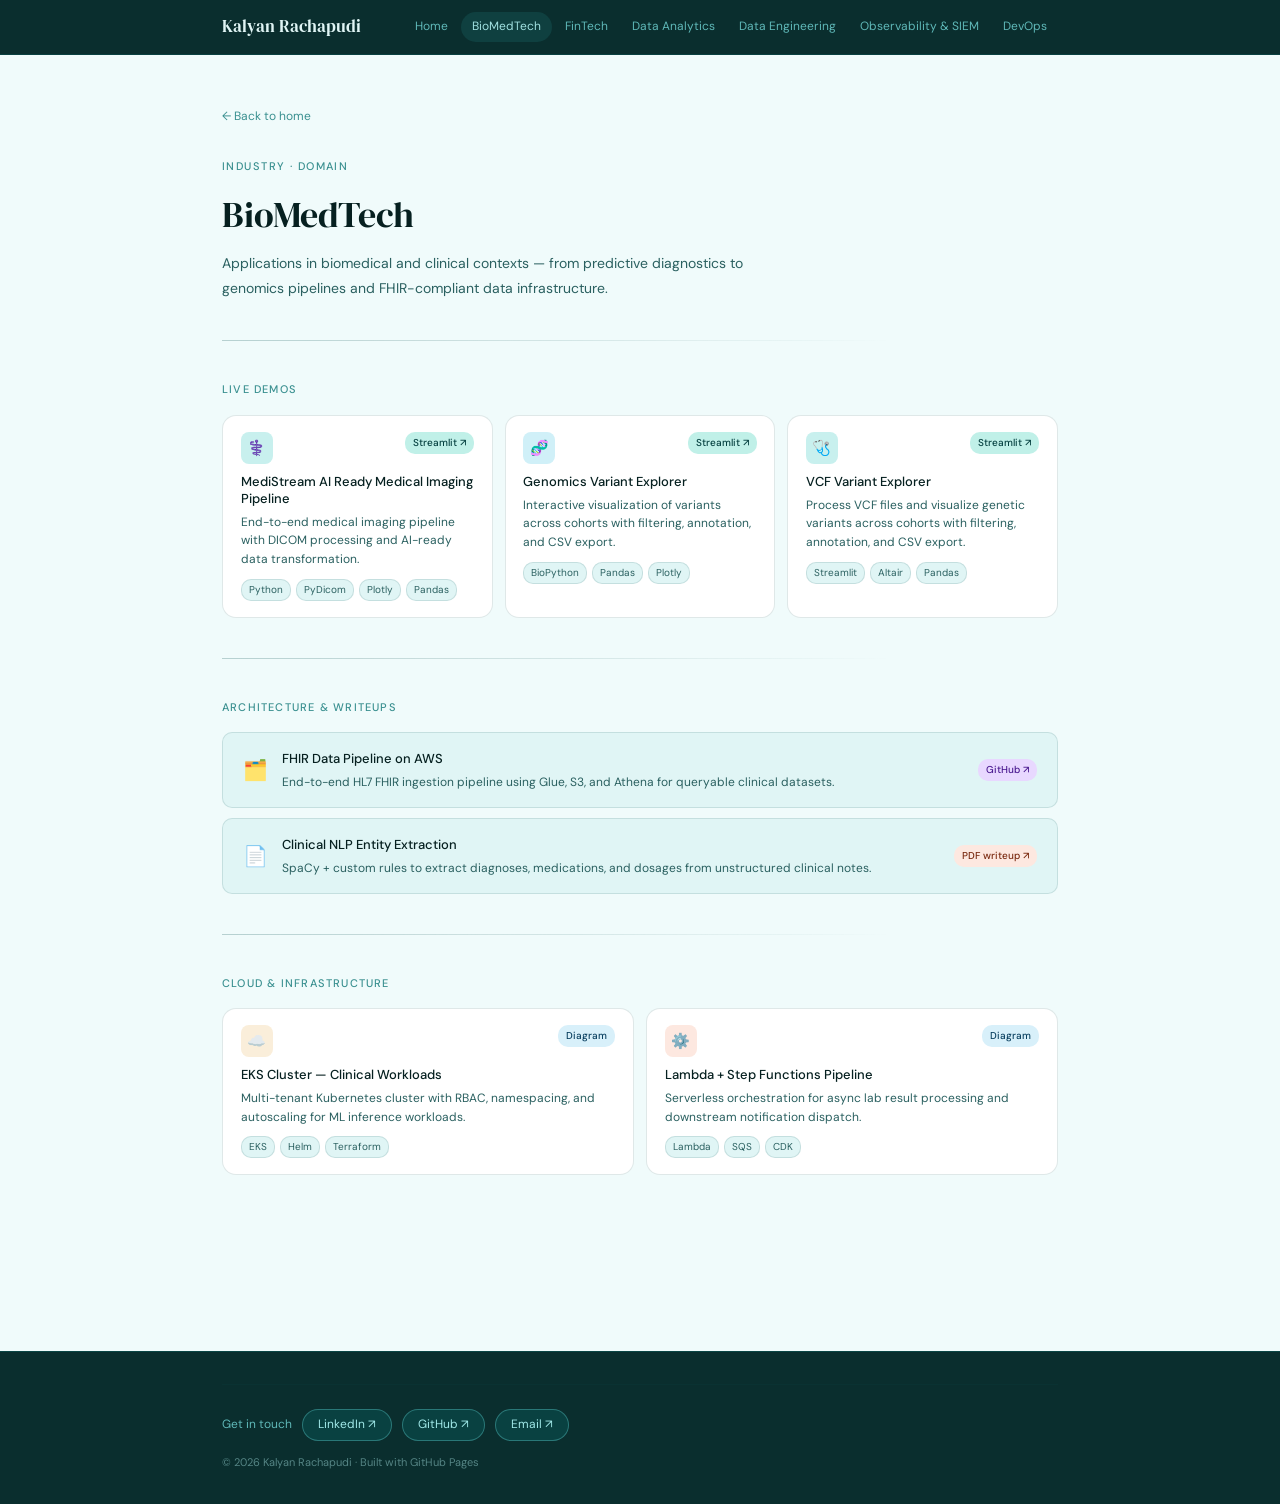
==== biomedtech.html @ 6e04c867 "Added Google Analytics" ====
<!DOCTYPE html>
<html lang="en">
<head>
  <!-- Google tag (gtag.js) -->
  <script async src="https://www.googletagmanager.com/gtag/js?id=G-5QKVQ3EG20"></script>
  <script>
    window.dataLayer = window.dataLayer || [];
    function gtag(){dataLayer.push(arguments);}
    gtag('js', new Date());

    gtag('config', 'G-5QKVQ3EG20');
  </script>
  <meta charset="UTF-8" />
  <meta name="viewport" content="width=device-width, initial-scale=1.0" />
  <title>BioMedTech — Kalyan Rachapudi</title>
  <link rel="preconnect" href="https://fonts.googleapis.com" />
  <link rel="preconnect" href="https://fonts.gstatic.com" crossorigin />
  <link rel="stylesheet" href="https://fonts.googleapis.com/css2?family=DM+Serif+Display:ital@0;1&family=DM+Sans:opsz,wght@9..40,300;9..40,400;9..40,500&display=swap" />
  <link rel="stylesheet" href="style.css" />
</head>
<body>

<script src="nav.js"></script>

<main class="page">
<div class="container">

  <a href="index.html" class="back-link">← Back to home</a>

  <div class="domain-header">
    <p class="eyebrow">Industry · Domain</p>
    <h1 class="domain-title">BioMedTech</h1>
    <p class="domain-desc">Applications in biomedical and clinical contexts — from predictive diagnostics to genomics pipelines and FHIR-compliant data infrastructure.</p>
  </div>

  <hr class="divider" />

  <p class="section-label">Live demos</p>
  <div class="projects-grid">

    <a href="https://medistream-ai-ready-medical-imaging-pipeline.streamlit.app/" target="_blank" class="project-card linked">
      <div class="card-top"><div class="card-icon c1">⚕️</div><span class="link-badge">Streamlit ↗</span></div>
      <p class="card-name">MediStream AI Ready Medical Imaging Pipeline</p>
      <p class="card-desc">End-to-end medical imaging pipeline with DICOM processing and AI-ready data transformation.</p>
      <div class="tag-row">
        <span class="tag">Python</span><span class="tag">PyDicom</span><span class="tag">Plotly</span><span class="tag">Pandas</span>
      </div>
    </a>

    <a href="https://bioinform1.streamlit.app/" target="_blank" class="project-card linked">
      <div class="card-top"><div class="card-icon c3">🧬</div><span class="link-badge">Streamlit ↗</span></div>
      <p class="card-name">Genomics Variant Explorer</p>
      <p class="card-desc">Interactive visualization of variants across cohorts with filtering, annotation, and CSV export.</p>
      <div class="tag-row">
        <span class="tag">BioPython</span><span class="tag">Pandas</span><span class="tag">Plotly</span>
      </div>
    </a>

    <a href="https://bioinform2.streamlit.app/" target="_blank" class="project-card linked">
      <div class="card-top"><div class="card-icon c1">🩺</div><span class="link-badge">Streamlit ↗</span></div>
      <p class="card-name">VCF Variant Explorer</p>
      <p class="card-desc">Process VCF files and visualize genetic variants across cohorts with filtering, annotation, and CSV export.</p>
      <div class="tag-row">
        <span class="tag">Streamlit</span><span class="tag">Altair</span><span class="tag">Pandas</span>
      </div>
    </a>

  </div>

  <hr class="divider" />

  <p class="section-label">Architecture &amp; writeups</p>
  <div class="arch-list">

    <div class="arch-card">
      <div class="arch-icon">🗂️</div>
      <div class="arch-body">
        <p class="arch-title">FHIR Data Pipeline on AWS</p>
        <p class="arch-sub">End-to-end HL7 FHIR ingestion pipeline using Glue, S3, and Athena for queryable clinical datasets.</p>
      </div>
      <a href="https://github.com/kcrachapudi/fhir-pipeline" target="_blank" class="github-badge">GitHub ↗</a>
    </div>

    <div class="arch-card">
      <div class="arch-icon">📄</div>
      <div class="arch-body">
        <p class="arch-title">Clinical NLP Entity Extraction</p>
        <p class="arch-sub">SpaCy + custom rules to extract diagnoses, medications, and dosages from unstructured clinical notes.</p>
      </div>
      <a href="#" class="pdf-badge">PDF writeup ↗</a>
    </div>

  </div>

  <hr class="divider" />

  <p class="section-label">Cloud &amp; infrastructure</p>
  <div class="projects-grid">

    <div class="project-card">
      <div class="card-top"><div class="card-icon c4">☁️</div><span class="diagram-badge">Diagram</span></div>
      <p class="card-name">EKS Cluster — Clinical Workloads</p>
      <p class="card-desc">Multi-tenant Kubernetes cluster with RBAC, namespacing, and autoscaling for ML inference workloads.</p>
      <div class="tag-row"><span class="tag">EKS</span><span class="tag">Helm</span><span class="tag">Terraform</span></div>
    </div>

    <div class="project-card">
      <div class="card-top"><div class="card-icon c5">⚙️</div><span class="diagram-badge">Diagram</span></div>
      <p class="card-name">Lambda + Step Functions Pipeline</p>
      <p class="card-desc">Serverless orchestration for async lab result processing and downstream notification dispatch.</p>
      <div class="tag-row"><span class="tag">Lambda</span><span class="tag">SQS</span><span class="tag">CDK</span></div>
    </div>

  </div>

</div>
</main>

<script src="footer.js"></script>
</body>
</html>
---- style.css ----
/* ── Reset & Base ── */
*, *::before, *::after { box-sizing: border-box; margin: 0; padding: 0; }

:root {
  /* Page surfaces */
  --bg:            #f0fbfb;
  --bg-secondary:  #e0f5f5;
  --bg-tertiary:   #c8eeee;
  --bg-card:       #ffffff;

  /* Nav */
  --nav-bg:        #0a2e2e;
  --nav-text:      #e0f5f5;
  --nav-muted:     #5fb8b8;
  --nav-active-bg: #0f4040;
  --nav-active:    #a0e0e0;

  /* Text */
  --text-primary:   #062020;
  --text-secondary: #2a6060;
  --text-muted:     #3a9090;
  --text-faint:     #5ab0b0;

  /* Accent — turquoise */
  --accent:         #0a7070;
  --accent-mid:     #0a9090;
  --accent-light:   #c8f0f0;
  --accent-lighter: #e0f8f8;

  /* Industry top-border (brighter teal) */
  --ind-border:     #0aadad;
  /* Platform top-border (deeper teal) */
  --plt-border:     #0a7070;

  /* Borders */
  --border:         rgba(10,80,80,0.13);
  --border-md:      rgba(10,80,80,0.25);
  --border-accent:  rgba(10,144,144,0.4);

  /* Semantic badge palettes */
  --badge-live-bg:  #c0f0e8;  --badge-live-text:  #054040;
  --badge-arch-bg:  #d8e8ff;  --badge-arch-text:  #1a3080;
  --badge-infra-bg: #faeeda;  --badge-infra-text: #6b3a00;
  --badge-gh-bg:    #e8d8ff;  --badge-gh-text:    #4a1a90;
  --badge-pdf-bg:   #fde8e0;  --badge-pdf-text:   #7a2a10;
  --badge-diag-bg:  #d8f0fa;  --badge-diag-text:  #0a4060;

  --radius-sm:  6px;
  --radius-md:  10px;
  --radius-lg:  14px;
  --shadow-sm:  0 1px 4px rgba(10,80,80,0.10);
  --shadow-md:  0 4px 16px rgba(10,80,80,0.13);
}

html { scroll-behavior: smooth; }

body {
  font-family: 'DM Sans', sans-serif;
  background: var(--bg);
  color: var(--text-primary);
  font-size: 15px;
  line-height: 1.6;
  -webkit-font-smoothing: antialiased;
}

a { color: inherit; text-decoration: none; }
img { max-width: 100%; display: block; }

/* ── Layout ── */
.container { max-width: 900px; margin: 0 auto; padding: 0 2rem; }

/* ── Navigation ── */
nav {
  position: sticky;
  top: 0;
  z-index: 100;
  background: var(--nav-bg);
  border-bottom: 1px solid rgba(10,200,200,0.12);
}

.nav-inner {
  max-width: 900px;
  margin: 0 auto;
  padding: 0 2rem;
  height: 54px;
  display: flex;
  align-items: center;
  justify-content: space-between;
  gap: 1rem;
}

.nav-logo {
  font-family: 'DM Serif Display', serif;
  font-size: 17px;
  font-weight: 400;
  color: var(--nav-text);
  white-space: nowrap;
  flex-shrink: 0;
}

.nav-links { display: flex; align-items: center; gap: 2px; flex-wrap: wrap; }

.nav-links a {
  font-size: 12px;
  color: var(--nav-muted);
  padding: 5px 11px;
  border-radius: 20px;
  transition: all 0.15s;
  white-space: nowrap;
}

.nav-links a:hover { color: var(--nav-text); background: rgba(255,255,255,0.07); }
.nav-links a.active { color: var(--nav-active); background: var(--nav-active-bg); }

/* ── Page wrapper ── */
.page { padding: 3rem 0 5rem; animation: fadeUp 0.4s ease both; }

@keyframes fadeUp {
  from { opacity: 0; transform: translateY(14px); }
  to   { opacity: 1; transform: translateY(0); }
}

/* ── Hero ── */
.hero { margin-bottom: 3rem; }

.eyebrow {
  font-size: 11px;
  font-weight: 500;
  letter-spacing: 0.13em;
  text-transform: uppercase;
  color: var(--text-muted);
  margin-bottom: 10px;
}

.hero-name {
  font-family: 'DM Serif Display', serif;
  font-size: 42px;
  font-weight: 400;
  line-height: 1.08;
  color: var(--text-primary);
  margin-bottom: 8px;
}
.hero-name em { font-style: italic; color: var(--accent); }

.hero-tagline {
  font-size: 16px;
  font-weight: 300;
  color: var(--text-secondary);
  max-width: 560px;
  margin-bottom: 14px;
  line-height: 1.65;
}

.hero-bio {
  font-size: 14px;
  color: var(--text-secondary);
  max-width: 560px;
  line-height: 1.8;
  margin-bottom: 22px;
}

.hero-actions { display: flex; gap: 10px; flex-wrap: wrap; }

.btn {
  font-family: 'DM Sans', sans-serif;
  font-size: 12px;
  font-weight: 500;
  padding: 9px 22px;
  border-radius: 20px;
  border: none;
  cursor: pointer;
  transition: all 0.15s;
  display: inline-block;
}
.btn-primary { background: var(--accent); color: #e0f8f8; }
.btn-primary:hover { background: #0a8080; }
.btn-ghost {
  background: transparent;
  color: var(--text-secondary);
  border: 0.5px solid var(--border-md);
}
.btn-ghost:hover { background: var(--bg-secondary); color: var(--text-primary); }

/* ── Divider ── */
.divider {
  height: 1px;
  background: linear-gradient(90deg, var(--border-md) 0%, transparent 80%);
  border: none;
  margin: 2.5rem 0;
}

/* ── Stats ── */
.stats-row { display: flex; gap: 2.5rem; margin-bottom: 2.5rem; flex-wrap: wrap; }
.stat-num {
  font-family: 'DM Serif Display', serif;
  font-size: 34px;
  color: var(--accent);
  line-height: 1;
}
.stat-label {
  font-size: 11px;
  color: var(--text-muted);
  margin-top: 4px;
  text-transform: uppercase;
  letter-spacing: 0.08em;
}

/* ── Section label ── */
.section-label {
  font-size: 11px;
  font-weight: 500;
  letter-spacing: 0.11em;
  text-transform: uppercase;
  color: var(--text-muted);
  margin-bottom: 1rem;
}

/* ── Legend ── */
.legend { display: flex; gap: 18px; margin-bottom: 1.25rem; flex-wrap: wrap; }
.legend-item { display: flex; align-items: center; gap: 7px; font-size: 11px; color: var(--text-muted); }
.legend-line { width: 18px; height: 2.5px; border-radius: 2px; flex-shrink: 0; }

/* ── Domain Cards Grid ── */
.domains-grid {
  display: grid;
  grid-template-columns: repeat(3, 1fr);
  gap: 12px;
  margin-bottom: 2.5rem;
}

.domain-card {
  background: var(--bg-card);
  border: 0.5px solid var(--border);
  border-radius: var(--radius-lg);
  padding: 1.15rem;
  cursor: pointer;
  transition: border-color 0.2s, transform 0.15s, box-shadow 0.2s;
  display: block;
  color: inherit;
}
.domain-card:hover {
  border-color: var(--border-accent);
  transform: translateY(-2px);
  box-shadow: var(--shadow-md);
}
.domain-card.industry { border-top: 2.5px solid var(--ind-border); }
.domain-card.platform { border-top: 2.5px solid var(--plt-border); }

.dc-top { display: flex; justify-content: space-between; align-items: flex-start; margin-bottom: 10px; }

.dc-icon {
  width: 36px; height: 36px;
  border-radius: 9px;
  display: flex; align-items: center; justify-content: center;
  font-size: 17px; flex-shrink: 0;
}
.dc-icon.c1 { background: #c8f0ee; }
.dc-icon.c2 { background: #c8eedd; }
.dc-icon.c3 { background: #d8e8ff; }
.dc-icon.c4 { background: #c0f0f0; }
.dc-icon.c5 { background: #d8f5ee; }
.dc-icon.c6 { background: #d0f0e8; }

.dc-type {
  font-size: 9px; font-weight: 500;
  letter-spacing: 0.07em; text-transform: uppercase;
  padding: 3px 8px; border-radius: 10px;
}
.dc-type.industry { background: var(--accent-light); color: var(--accent); }
.dc-type.platform { background: #d0eef0; color: #065858; }

.dc-name { font-size: 13px; font-weight: 500; color: var(--text-primary); margin-bottom: 3px; line-height: 1.3; }
.dc-meta { font-size: 11px; color: var(--text-faint); margin-bottom: 10px; }
.dc-tags { display: flex; flex-wrap: wrap; gap: 4px; }
.dc-tag { font-size: 10px; padding: 2px 7px; border-radius: 10px; background: var(--bg-secondary); color: var(--text-secondary); }

/* ── Featured / Highlight Cards ── */
.highlights-grid { display: grid; grid-template-columns: repeat(3, 1fr); gap: 12px; margin-bottom: 2.5rem; }

.hl-card {
  background: var(--bg-card);
  border-radius: var(--radius-lg);
  padding: 1.1rem;
  border: 0.5px solid var(--border);
  border-left: 3px solid var(--accent-mid);
  transition: box-shadow 0.2s, transform 0.15s;
}
.hl-card:hover { box-shadow: var(--shadow-sm); transform: translateY(-1px); }

.hl-badge {
  font-size: 10px; font-weight: 500;
  padding: 3px 9px; border-radius: 10px;
  display: inline-block; margin-bottom: 9px;
}
.hl-badge.live  { background: var(--badge-live-bg);  color: var(--badge-live-text); }
.hl-badge.arch  { background: var(--badge-arch-bg);  color: var(--badge-arch-text); }
.hl-badge.infra { background: var(--badge-infra-bg); color: var(--badge-infra-text); }
.hl-badge.diagram { background: var(--badge-diag-bg); color: var(--badge-diag-text); }

.hl-title { font-size: 13px; font-weight: 500; color: var(--text-primary); margin-bottom: 5px; line-height: 1.35; }
.hl-desc  { font-size: 12px; color: var(--text-secondary); margin-bottom: 10px; line-height: 1.55; }
.hl-domain { font-size: 10px; color: var(--text-faint); }

/* ── Tools Bar ── */
.tools-bar { display: flex; flex-wrap: wrap; gap: 7px; margin-bottom: 2.5rem; }
.tool-pill {
  font-size: 11px; padding: 5px 14px;
  border-radius: 20px;
  border: 0.5px solid var(--border-md);
  color: var(--text-secondary);
  background: var(--bg-card);
  transition: all 0.15s;
}
.tool-pill:hover { background: var(--accent-light); color: var(--accent); border-color: var(--accent-mid); }

/* ── Contact Footer ── */
.contact-row {
  display: flex; align-items: center; gap: 10px;
  padding-top: 1.5rem;
  border-top: 0.5px solid var(--border);
  flex-wrap: wrap;
}
.contact-label { font-size: 12px; color: var(--text-faint); }
.contact-link {
  font-size: 12px;
  color: var(--accent);
  padding: 5px 15px;
  border-radius: 20px;
  border: 0.5px solid var(--border-accent);
  background: var(--accent-light);
  transition: all 0.15s;
}
.contact-link:hover { background: var(--bg-tertiary); }

/* ── Domain Page Header ── */
.domain-header { margin-bottom: 2rem; }

.domain-title {
  font-family: 'DM Serif Display', serif;
  font-size: 36px; font-weight: 400;
  color: var(--text-primary);
  margin-bottom: 8px;
}

.domain-desc {
  font-size: 14px; color: var(--text-secondary);
  max-width: 560px; line-height: 1.75;
}

/* ── Project Cards Grid ── */
.projects-grid {
  display: grid;
  grid-template-columns: repeat(auto-fit, minmax(200px, 1fr));
  gap: 12px;
  margin-bottom: 2rem;
}

.project-card {
  background: var(--bg-card);
  border: 0.5px solid var(--border);
  border-radius: var(--radius-lg);
  padding: 1rem 1.1rem;
  transition: border-color 0.2s, transform 0.15s, box-shadow 0.2s;
  display: block;
  color: inherit;
}
.project-card:hover {
  border-color: var(--border-md);
  transform: translateY(-1px);
  box-shadow: var(--shadow-sm);
}
.project-card.linked:hover { border-color: var(--accent-mid); }

.card-top { display: flex; justify-content: space-between; align-items: flex-start; margin-bottom: 10px; }

.card-icon {
  width: 32px; height: 32px; border-radius: 8px;
  display: flex; align-items: center; justify-content: center;
  font-size: 15px; flex-shrink: 0;
}
.card-icon.c1 { background: #c8f0ee; }
.card-icon.c2 { background: #c8eedd; }
.card-icon.c3 { background: #d0f0f8; }
.card-icon.c4 { background: #faeeda; }
.card-icon.c5 { background: #fde8e0; }
.card-icon.c6 { background: #e8d8ff; }

.link-badge    { font-size: 10px; font-weight: 500; padding: 3px 8px; border-radius: 10px; background: var(--badge-live-bg);  color: var(--badge-live-text);  white-space: nowrap; }
.github-badge  { font-size: 10px; font-weight: 500; padding: 3px 8px; border-radius: 10px; background: var(--badge-gh-bg);   color: var(--badge-gh-text);   white-space: nowrap; }
.diagram-badge { font-size: 10px; font-weight: 500; padding: 3px 8px; border-radius: 10px; background: var(--badge-diag-bg); color: var(--badge-diag-text); white-space: nowrap; }
.pdf-badge     { font-size: 10px; font-weight: 500; padding: 3px 8px; border-radius: 10px; background: var(--badge-pdf-bg);  color: var(--badge-pdf-text);  white-space: nowrap; }

.card-name { font-size: 13px; font-weight: 500; color: var(--text-primary); margin-bottom: 5px; line-height: 1.3; }
.card-desc { font-size: 12px; color: var(--text-secondary); margin-bottom: 10px; line-height: 1.55; }

.tag-row { display: flex; flex-wrap: wrap; gap: 5px; }
.tag { font-size: 10px; padding: 2px 7px; border-radius: 10px; background: var(--bg-secondary); color: var(--text-secondary); border: 0.5px solid var(--border); }

/* ── Architecture Row ── */
.arch-list { display: flex; flex-direction: column; gap: 10px; margin-bottom: 2rem; }

.arch-card {
  background: var(--bg-secondary);
  border-radius: var(--radius-md);
  padding: 1rem 1.25rem;
  display: flex; align-items: center; gap: 14px;
  border: 0.5px solid var(--border);
  transition: box-shadow 0.2s, transform 0.15s;
}
.arch-card:hover { box-shadow: var(--shadow-sm); transform: translateY(-1px); }

.arch-icon { font-size: 20px; flex-shrink: 0; }
.arch-body { flex: 1; }
.arch-title { font-size: 13px; font-weight: 500; color: var(--text-primary); margin-bottom: 3px; }
.arch-sub   { font-size: 12px; color: var(--text-secondary); line-height: 1.5; }

/* ── Back link ── */
.back-link {
  display: inline-flex; align-items: center; gap: 6px;
  font-size: 12px; color: var(--text-muted);
  margin-bottom: 2rem; transition: color 0.15s;
}
.back-link:hover { color: var(--accent); }

/* ── Responsive ── */
@media (max-width: 680px) {
  .domains-grid    { grid-template-columns: repeat(2, 1fr); }
  .highlights-grid { grid-template-columns: 1fr; }
  .hero-name       { font-size: 30px; }
  .nav-links a     { font-size: 11px; padding: 4px 7px; }
}
@media (max-width: 420px) {
  .domains-grid { grid-template-columns: 1fr; }
}

/* ── Footer ── */
footer {
  background: var(--nav-bg);
  border-top: 1px solid rgba(10,200,200,0.12);
  padding: 1.5rem 0;
  margin-top: 4rem;
}
.contact-row {
  display: flex; align-items: center; gap: 10px;
  flex-wrap: wrap; margin-bottom: 0.75rem;
}
.contact-label { font-size: 12px; color: var(--nav-muted); }
.contact-link {
  font-size: 12px; color: var(--accent-light);
  padding: 5px 15px; border-radius: 20px;
  border: 0.5px solid rgba(10,200,200,0.3);
  background: rgba(10,200,200,0.08);
  transition: all 0.15s;
}
.contact-link:hover { background: rgba(10,200,200,0.18); }
.footer-copy {
  font-size: 11px; color: var(--nav-muted);
  margin-top: 0.25rem;
}

/* ── Footer overrides — proper colors on dark background ── */
footer {
  background: #0a2e2e;
  border-top: 1px solid rgba(10,200,200,0.15);
  padding: 2rem 0;
  margin-top: 4rem;
}
footer .contact-row {
  display: flex; align-items: center; gap: 10px;
  flex-wrap: wrap; margin-bottom: 0.85rem;
}
footer .contact-label { font-size: 12px; color: #5fb8b8; }
footer .contact-link {
  font-size: 12px; color: #a0e8e8;
  padding: 5px 15px; border-radius: 20px;
  border: 0.5px solid rgba(100,220,220,0.35);
  background: rgba(10,200,200,0.12);
  transition: all 0.15s;
}
footer .contact-link:hover { background: rgba(10,200,200,0.25); color: #c8f5f5; }
footer .footer-copy { font-size: 11px; color: rgba(160,220,220,0.5); margin-top: 0.25rem; }

/* ── Hero subtitle line ── */
.hero-sub {
  font-size: 15px;
  font-weight: 300;
  color: var(--accent);
  margin-bottom: 14px;
  letter-spacing: 0.01em;
}
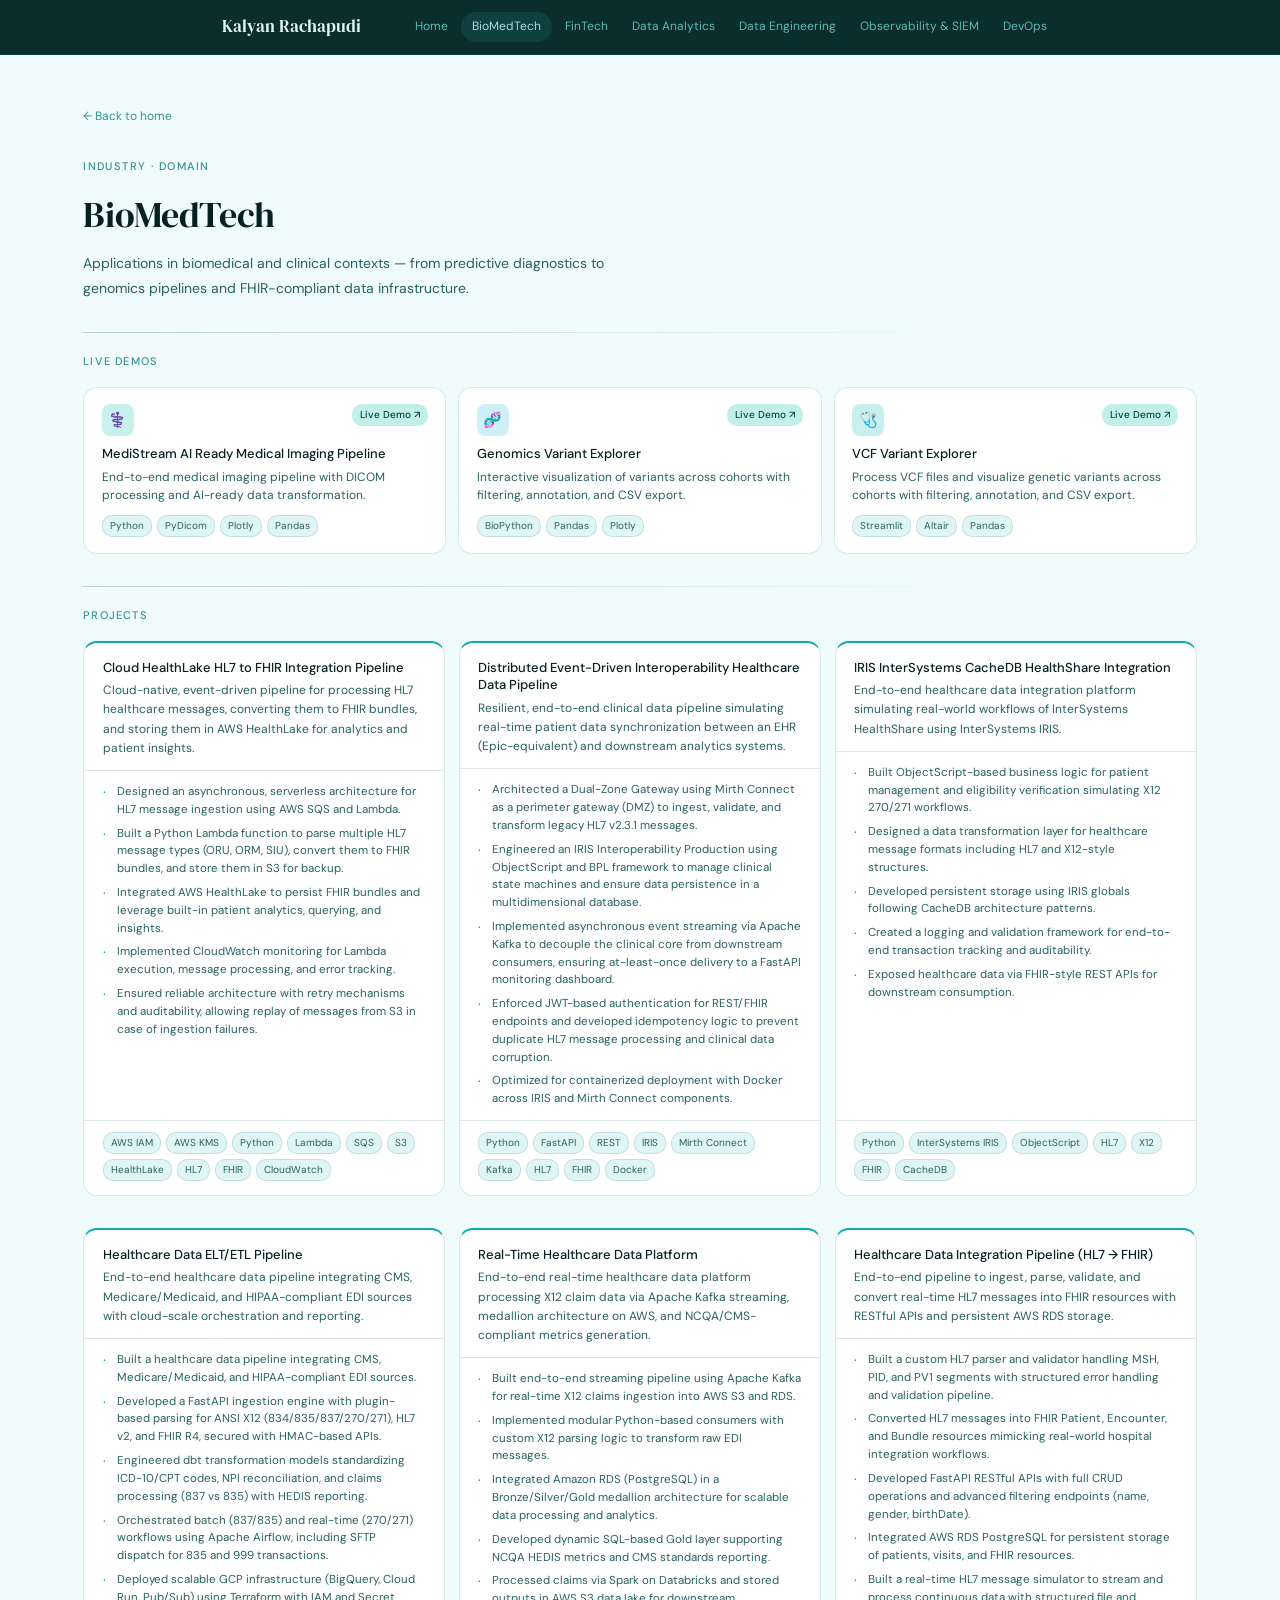
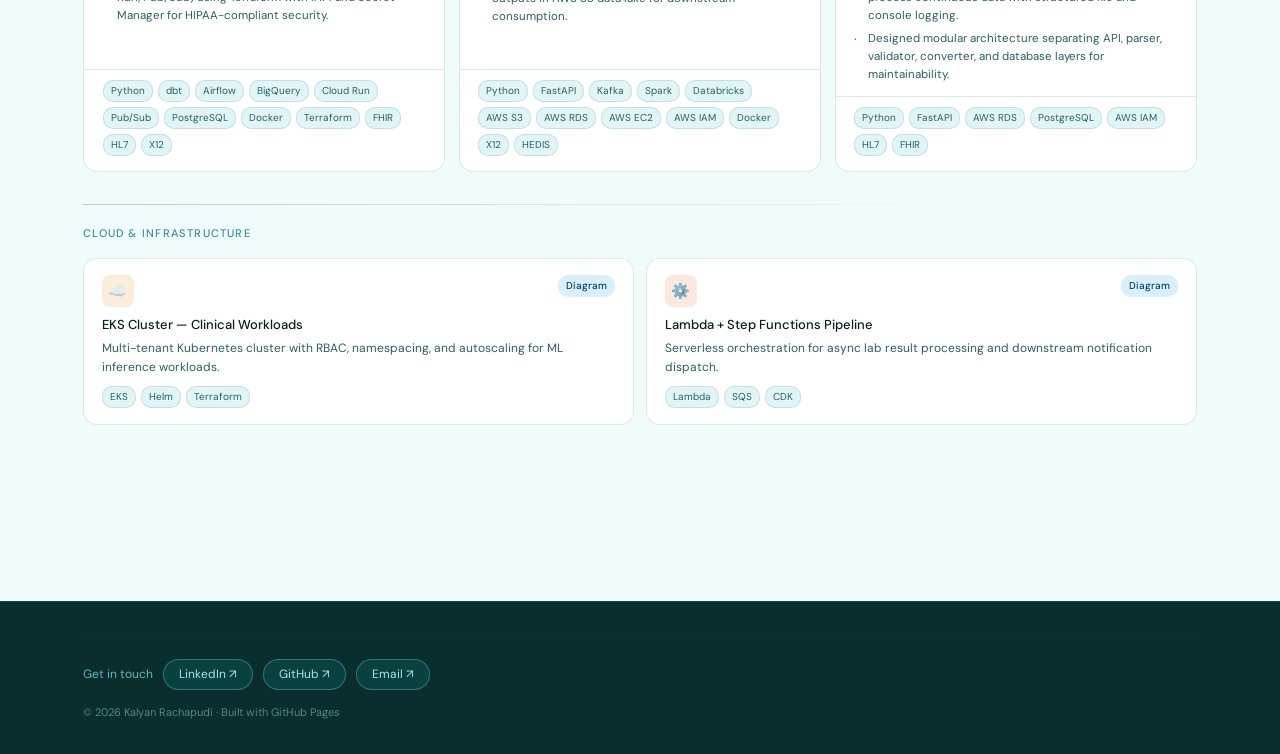
==== commit f10a37d6: "updates to projects and live demos" ====
--- a/biomedtech.html
+++ b/biomedtech.html
@@ -7,7 +7,6 @@
     window.dataLayer = window.dataLayer || [];
     function gtag(){dataLayer.push(arguments);}
     gtag('js', new Date());
-
     gtag('config', 'G-5QKVQ3EG20');
   </script>
   <meta charset="UTF-8" />
@@ -17,6 +16,87 @@
   <link rel="preconnect" href="https://fonts.gstatic.com" crossorigin />
   <link rel="stylesheet" href="https://fonts.googleapis.com/css2?family=DM+Serif+Display:ital@0;1&family=DM+Sans:opsz,wght@9..40,300;9..40,400;9..40,500&display=swap" />
   <link rel="stylesheet" href="style.css" />
+
+  <style>
+    /* ── Project Detail Cards ── */
+    .proj-cards-grid {
+      display: grid;
+      grid-template-columns: repeat(3, minmax(0, 1fr));
+      gap: 14px;
+      margin-bottom: 2rem;
+    }
+
+    .proj-detail-card {
+      background: var(--bg-card);
+      border: 0.5px solid var(--border);
+      border-top: 2.5px solid var(--ind-border);
+      border-radius: var(--radius-lg);
+      display: flex;
+      flex-direction: column;
+      transition: border-color 0.2s, transform 0.15s, box-shadow 0.2s;
+    }
+    .proj-detail-card:hover {
+      border-color: var(--border-accent);
+      border-top-color: var(--accent-mid);
+      transform: translateY(-2px);
+      box-shadow: var(--shadow-md);
+    }
+
+    .proj-card-header {
+      padding: 1rem 1.15rem 0.75rem;
+      border-bottom: 0.5px solid var(--border);
+    }
+    .proj-card-title {
+      font-size: 13px;
+      font-weight: 500;
+      color: var(--text-primary);
+      line-height: 1.35;
+      margin-bottom: 5px;
+    }
+    .proj-card-summary {
+      font-size: 12px;
+      color: var(--text-secondary);
+      line-height: 1.6;
+    }
+
+    .proj-card-body {
+      padding: 0.75rem 1.15rem;
+      flex: 1;
+    }
+    .proj-card-body ul {
+      list-style: none;
+      display: flex;
+      flex-direction: column;
+      gap: 6px;
+    }
+    .proj-card-body ul li {
+      font-size: 11.5px;
+      color: var(--text-secondary);
+      line-height: 1.55;
+      padding-left: 14px;
+      position: relative;
+    }
+    .proj-card-body ul li::before {
+      content: '·';
+      position: absolute;
+      left: 0;
+      color: var(--accent-mid);
+      font-size: 14px;
+      line-height: 1.4;
+    }
+
+    .proj-card-footer {
+      padding: 0.65rem 1.15rem 0.9rem;
+      border-top: 0.5px solid var(--border);
+    }
+    .proj-card-footer .tag-row {
+      flex-wrap: wrap;
+    }
+
+    @media (max-width: 600px) {
+      .proj-cards-grid { grid-template-columns: 1fr; }
+    }
+  </style>
 </head>
 <body>
 
@@ -39,7 +119,7 @@
   <div class="projects-grid">
 
     <a href="https://medistream-ai-ready-medical-imaging-pipeline.streamlit.app/" target="_blank" class="project-card linked">
-      <div class="card-top"><div class="card-icon c1">⚕️</div><span class="link-badge">Streamlit ↗</span></div>
+      <div class="card-top"><div class="card-icon c1">⚕️</div><span class="link-badge">Live Demo ↗</span></div>
       <p class="card-name">MediStream AI Ready Medical Imaging Pipeline</p>
       <p class="card-desc">End-to-end medical imaging pipeline with DICOM processing and AI-ready data transformation.</p>
       <div class="tag-row">
@@ -48,7 +128,7 @@
     </a>
 
     <a href="https://bioinform1.streamlit.app/" target="_blank" class="project-card linked">
-      <div class="card-top"><div class="card-icon c3">🧬</div><span class="link-badge">Streamlit ↗</span></div>
+      <div class="card-top"><div class="card-icon c3">🧬</div><span class="link-badge">Live Demo ↗</span></div>
       <p class="card-name">Genomics Variant Explorer</p>
       <p class="card-desc">Interactive visualization of variants across cohorts with filtering, annotation, and CSV export.</p>
       <div class="tag-row">
@@ -57,7 +137,7 @@
     </a>
 
     <a href="https://bioinform2.streamlit.app/" target="_blank" class="project-card linked">
-      <div class="card-top"><div class="card-icon c1">🩺</div><span class="link-badge">Streamlit ↗</span></div>
+      <div class="card-top"><div class="card-icon c1">🩺</div><span class="link-badge">Live Demo ↗</span></div>
       <p class="card-name">VCF Variant Explorer</p>
       <p class="card-desc">Process VCF files and visualize genetic variants across cohorts with filtering, annotation, and CSV export.</p>
       <div class="tag-row">
@@ -69,25 +149,139 @@
 
   <hr class="divider" />
 
-  <p class="section-label">Architecture &amp; writeups</p>
-  <div class="arch-list">
-
-    <div class="arch-card">
-      <div class="arch-icon">🗂️</div>
-      <div class="arch-body">
-        <p class="arch-title">FHIR Data Pipeline on AWS</p>
-        <p class="arch-sub">End-to-end HL7 FHIR ingestion pipeline using Glue, S3, and Athena for queryable clinical datasets.</p>
-      </div>
-      <a href="https://github.com/kcrachapudi/fhir-pipeline" target="_blank" class="github-badge">GitHub ↗</a>
-    </div>
-
-    <div class="arch-card">
-      <div class="arch-icon">📄</div>
-      <div class="arch-body">
-        <p class="arch-title">Clinical NLP Entity Extraction</p>
-        <p class="arch-sub">SpaCy + custom rules to extract diagnoses, medications, and dosages from unstructured clinical notes.</p>
-      </div>
-      <a href="#" class="pdf-badge">PDF writeup ↗</a>
+  <p class="section-label">Projects</p>
+
+  <div class="proj-cards-grid">
+
+    <div class="proj-detail-card">
+      <div class="proj-card-header">
+        <p class="proj-card-title">Cloud HealthLake HL7 to FHIR Integration Pipeline</p>
+        <p class="proj-card-summary">Cloud-native, event-driven pipeline for processing HL7 healthcare messages, converting them to FHIR bundles, and storing them in AWS HealthLake for analytics and patient insights.</p>
+      </div>
+      <div class="proj-card-body">
+        <ul>
+          <li>Designed an asynchronous, serverless architecture for HL7 message ingestion using AWS SQS and Lambda.</li>
+          <li>Built a Python Lambda function to parse multiple HL7 message types (ORU, ORM, SIU), convert them to FHIR bundles, and store them in S3 for backup.</li>
+          <li>Integrated AWS HealthLake to persist FHIR bundles and leverage built-in patient analytics, querying, and insights.</li>
+          <li>Implemented CloudWatch monitoring for Lambda execution, message processing, and error tracking.</li>
+          <li>Ensured reliable architecture with retry mechanisms and auditability, allowing replay of messages from S3 in case of ingestion failures.</li>
+        </ul>
+      </div>
+      <div class="proj-card-footer">
+        <div class="tag-row">
+          <span class="tag">AWS IAM</span><span class="tag">AWS KMS</span><span class="tag">Python</span><span class="tag">Lambda</span><span class="tag">SQS</span><span class="tag">S3</span><span class="tag">HealthLake</span><span class="tag">HL7</span><span class="tag">FHIR</span><span class="tag">CloudWatch</span>
+        </div>
+      </div>
+    </div>
+
+    <div class="proj-detail-card">
+      <div class="proj-card-header">
+        <p class="proj-card-title">Distributed Event-Driven Interoperability Healthcare Data Pipeline</p>
+        <p class="proj-card-summary">Resilient, end-to-end clinical data pipeline simulating real-time patient data synchronization between an EHR (Epic-equivalent) and downstream analytics systems.</p>
+      </div>
+      <div class="proj-card-body">
+        <ul>
+          <li>Architected a Dual-Zone Gateway using Mirth Connect as a perimeter gateway (DMZ) to ingest, validate, and transform legacy HL7 v2.3.1 messages.</li>
+          <li>Engineered an IRIS Interoperability Production using ObjectScript and BPL framework to manage clinical state machines and ensure data persistence in a multidimensional database.</li>
+          <li>Implemented asynchronous event streaming via Apache Kafka to decouple the clinical core from downstream consumers, ensuring at-least-once delivery to a FastAPI monitoring dashboard.</li>
+          <li>Enforced JWT-based authentication for REST/FHIR endpoints and developed idempotency logic to prevent duplicate HL7 message processing and clinical data corruption.</li>
+          <li>Optimized for containerized deployment with Docker across IRIS and Mirth Connect components.</li>
+        </ul>
+      </div>
+      <div class="proj-card-footer">
+        <div class="tag-row">
+          <span class="tag">Python</span><span class="tag">FastAPI</span><span class="tag">REST</span><span class="tag">IRIS</span><span class="tag">Mirth Connect</span><span class="tag">Kafka</span><span class="tag">HL7</span><span class="tag">FHIR</span><span class="tag">Docker</span>
+        </div>
+      </div>
+    </div>
+
+    <div class="proj-detail-card">
+      <div class="proj-card-header">
+        <p class="proj-card-title">IRIS InterSystems CacheDB HealthShare Integration</p>
+        <p class="proj-card-summary">End-to-end healthcare data integration platform simulating real-world workflows of InterSystems HealthShare using InterSystems IRIS.</p>
+      </div>
+      <div class="proj-card-body">
+        <ul>
+          <li>Built ObjectScript-based business logic for patient management and eligibility verification simulating X12 270/271 workflows.</li>
+          <li>Designed a data transformation layer for healthcare message formats including HL7 and X12-style structures.</li>
+          <li>Developed persistent storage using IRIS globals following CacheDB architecture patterns.</li>
+          <li>Created a logging and validation framework for end-to-end transaction tracking and auditability.</li>
+          <li>Exposed healthcare data via FHIR-style REST APIs for downstream consumption.</li>
+        </ul>
+      </div>
+      <div class="proj-card-footer">
+        <div class="tag-row">
+          <span class="tag">Python</span><span class="tag">InterSystems IRIS</span><span class="tag">ObjectScript</span><span class="tag">HL7</span><span class="tag">X12</span><span class="tag">FHIR</span><span class="tag">CacheDB</span>
+        </div>
+      </div>
+    </div>
+
+  </div>
+
+  <div class="proj-cards-grid">
+
+    <div class="proj-detail-card">
+      <div class="proj-card-header">
+        <p class="proj-card-title">Healthcare Data ELT/ETL Pipeline</p>
+        <p class="proj-card-summary">End-to-end healthcare data pipeline integrating CMS, Medicare/Medicaid, and HIPAA-compliant EDI sources with cloud-scale orchestration and reporting.</p>
+      </div>
+      <div class="proj-card-body">
+        <ul>
+          <li>Built a healthcare data pipeline integrating CMS, Medicare/Medicaid, and HIPAA-compliant EDI sources.</li>
+          <li>Developed a FastAPI ingestion engine with plugin-based parsing for ANSI X12 (834/835/837/270/271), HL7 v2, and FHIR R4, secured with HMAC-based APIs.</li>
+          <li>Engineered dbt transformation models standardizing ICD-10/CPT codes, NPI reconciliation, and claims processing (837 vs 835) with HEDIS reporting.</li>
+          <li>Orchestrated batch (837/835) and real-time (270/271) workflows using Apache Airflow, including SFTP dispatch for 835 and 999 transactions.</li>
+          <li>Deployed scalable GCP infrastructure (BigQuery, Cloud Run, Pub/Sub) using Terraform with IAM and Secret Manager for HIPAA-compliant security.</li>
+        </ul>
+      </div>
+      <div class="proj-card-footer">
+        <div class="tag-row">
+          <span class="tag">Python</span><span class="tag">dbt</span><span class="tag">Airflow</span><span class="tag">BigQuery</span><span class="tag">Cloud Run</span><span class="tag">Pub/Sub</span><span class="tag">PostgreSQL</span><span class="tag">Docker</span><span class="tag">Terraform</span><span class="tag">FHIR</span><span class="tag">HL7</span><span class="tag">X12</span>
+        </div>
+      </div>
+    </div>
+
+    <div class="proj-detail-card">
+      <div class="proj-card-header">
+        <p class="proj-card-title">Real-Time Healthcare Data Platform</p>
+        <p class="proj-card-summary">End-to-end real-time healthcare data platform processing X12 claim data via Apache Kafka streaming, medallion architecture on AWS, and NCQA/CMS-compliant metrics generation.</p>
+      </div>
+      <div class="proj-card-body">
+        <ul>
+          <li>Built end-to-end streaming pipeline using Apache Kafka for real-time X12 claims ingestion into AWS S3 and RDS.</li>
+          <li>Implemented modular Python-based consumers with custom X12 parsing logic to transform raw EDI messages.</li>
+          <li>Integrated Amazon RDS (PostgreSQL) in a Bronze/Silver/Gold medallion architecture for scalable data processing and analytics.</li>
+          <li>Developed dynamic SQL-based Gold layer supporting NCQA HEDIS metrics and CMS standards reporting.</li>
+          <li>Processed claims via Spark on Databricks and stored outputs in AWS S3 data lake for downstream consumption.</li>
+        </ul>
+      </div>
+      <div class="proj-card-footer">
+        <div class="tag-row">
+          <span class="tag">Python</span><span class="tag">FastAPI</span><span class="tag">Kafka</span><span class="tag">Spark</span><span class="tag">Databricks</span><span class="tag">AWS S3</span><span class="tag">AWS RDS</span><span class="tag">AWS EC2</span><span class="tag">AWS IAM</span><span class="tag">Docker</span><span class="tag">X12</span><span class="tag">HEDIS</span>
+        </div>
+      </div>
+    </div>
+
+    <div class="proj-detail-card">
+      <div class="proj-card-header">
+        <p class="proj-card-title">Healthcare Data Integration Pipeline (HL7 → FHIR)</p>
+        <p class="proj-card-summary">End-to-end pipeline to ingest, parse, validate, and convert real-time HL7 messages into FHIR resources with RESTful APIs and persistent AWS RDS storage.</p>
+      </div>
+      <div class="proj-card-body">
+        <ul>
+          <li>Built a custom HL7 parser and validator handling MSH, PID, and PV1 segments with structured error handling and validation pipeline.</li>
+          <li>Converted HL7 messages into FHIR Patient, Encounter, and Bundle resources mimicking real-world hospital integration workflows.</li>
+          <li>Developed FastAPI RESTful APIs with full CRUD operations and advanced filtering endpoints (name, gender, birthDate).</li>
+          <li>Integrated AWS RDS PostgreSQL for persistent storage of patients, visits, and FHIR resources.</li>
+          <li>Built a real-time HL7 message simulator to stream and process continuous data with structured file and console logging.</li>
+          <li>Designed modular architecture separating API, parser, validator, converter, and database layers for maintainability.</li>
+        </ul>
+      </div>
+      <div class="proj-card-footer">
+        <div class="tag-row">
+          <span class="tag">Python</span><span class="tag">FastAPI</span><span class="tag">AWS RDS</span><span class="tag">PostgreSQL</span><span class="tag">AWS IAM</span><span class="tag">HL7</span><span class="tag">FHIR</span>
+        </div>
+      </div>
     </div>
 
   </div>
@@ -118,4 +312,4 @@
 
 <script src="footer.js"></script>
 </body>
-</html>
+</html>
--- a/style.css
+++ b/style.css
@@ -69,8 +69,8 @@
 img { max-width: 100%; display: block; }
 
 /* ── Layout ── */
-.container { max-width: 900px; margin: 0 auto; padding: 0 2rem; }
-
+<!--.container { max-width: 900px; margin: 0 auto; padding: 0 2rem; }-->
+.container { max-width: min(1200px, 92%); margin: 0 auto; padding: 0 2rem; }
 /* ── Navigation ── */
 nav {
   position: sticky;
@@ -188,7 +188,7 @@
   height: 1px;
   background: linear-gradient(90deg, var(--border-md) 0%, transparent 80%);
   border: none;
-  margin: 2.5rem 0;
+  margin: 1.25rem 0;
 }
 
 /* ── Stats ── */
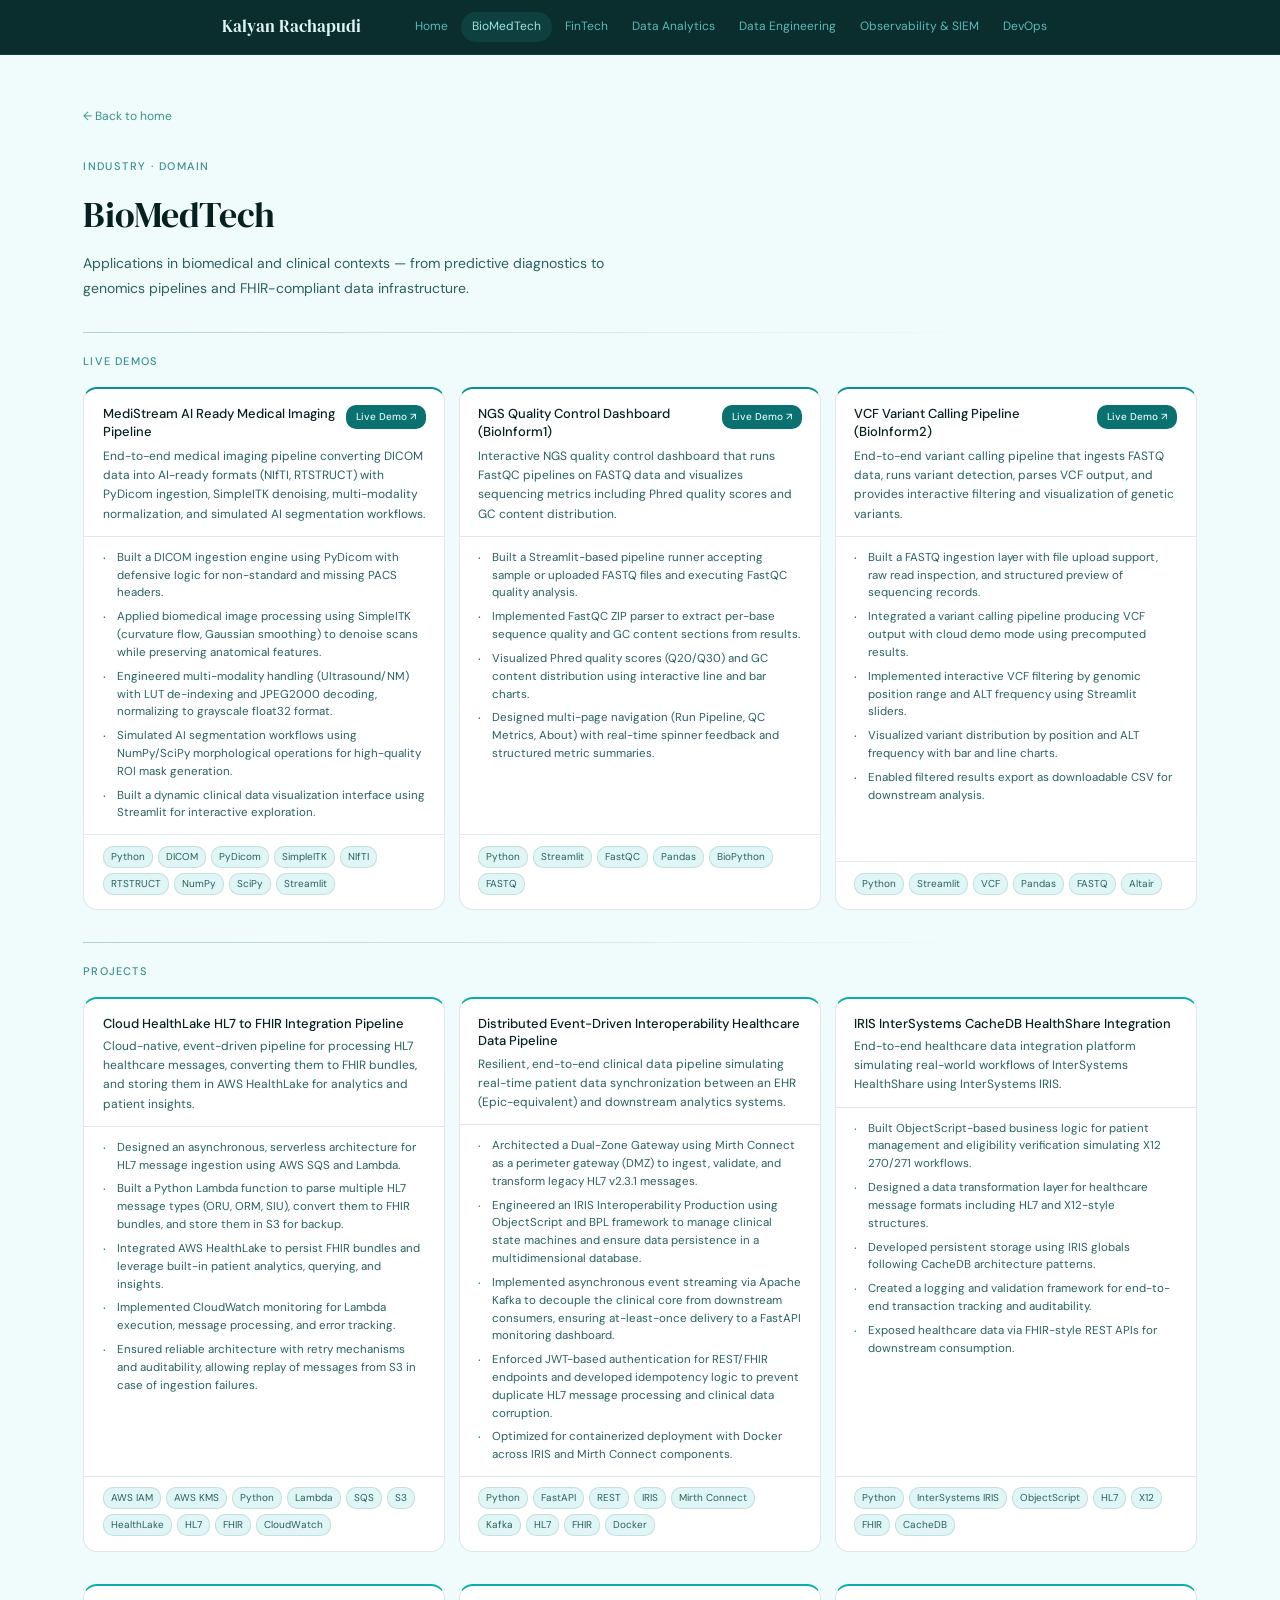
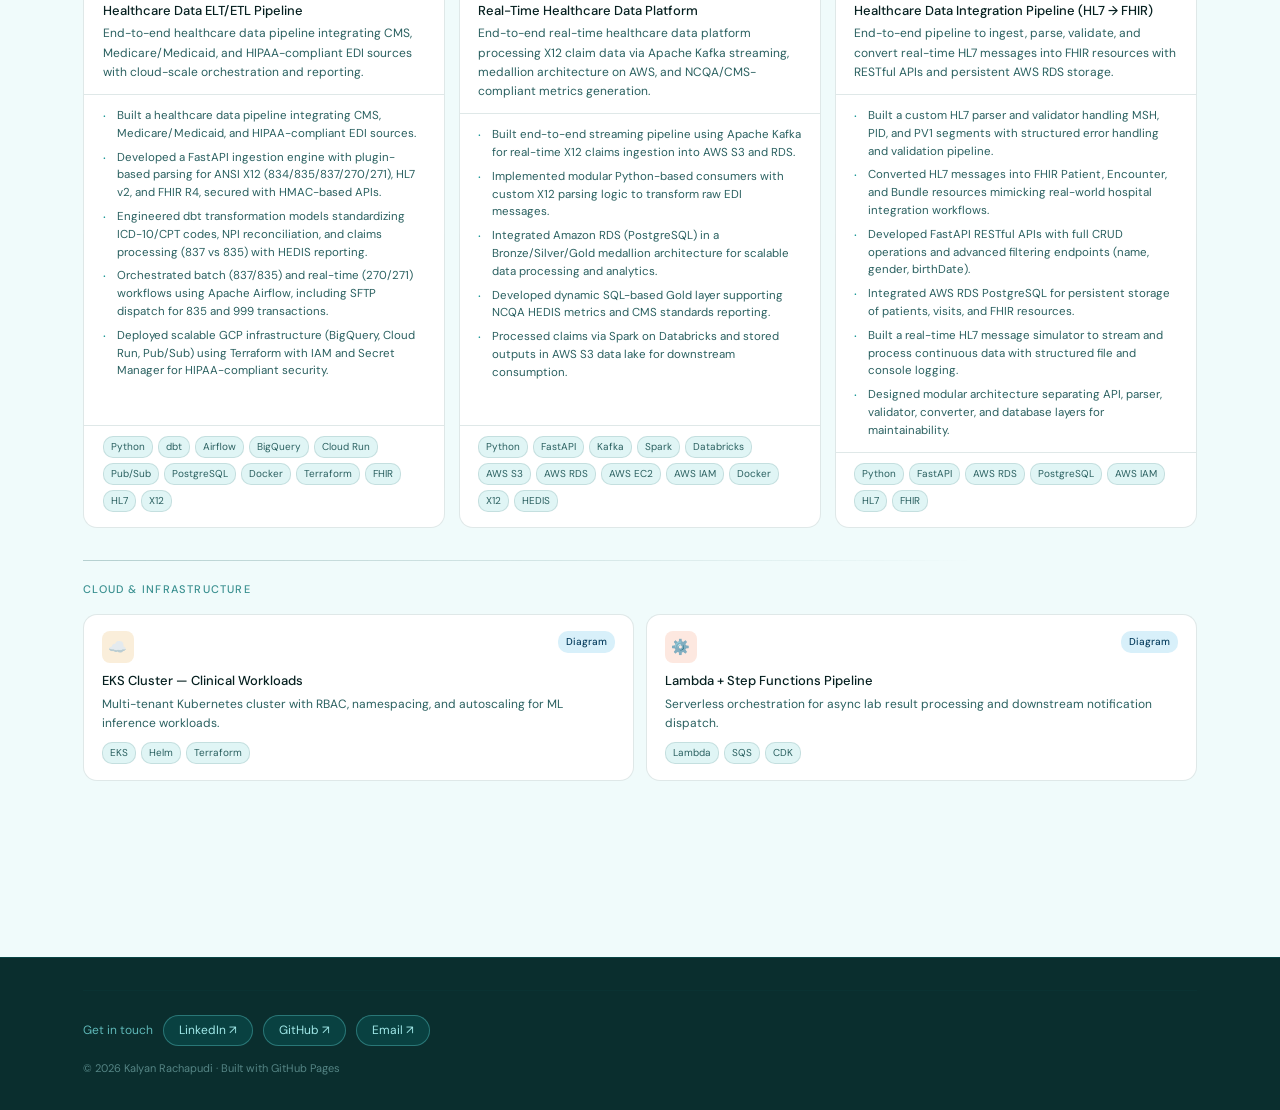
==== commit cccd8c66: "updated projects based live demos" ====
--- a/biomedtech.html
+++ b/biomedtech.html
@@ -16,87 +16,6 @@
   <link rel="preconnect" href="https://fonts.gstatic.com" crossorigin />
   <link rel="stylesheet" href="https://fonts.googleapis.com/css2?family=DM+Serif+Display:ital@0;1&family=DM+Sans:opsz,wght@9..40,300;9..40,400;9..40,500&display=swap" />
   <link rel="stylesheet" href="style.css" />
-
-  <style>
-    /* ── Project Detail Cards ── */
-    .proj-cards-grid {
-      display: grid;
-      grid-template-columns: repeat(3, minmax(0, 1fr));
-      gap: 14px;
-      margin-bottom: 2rem;
-    }
-
-    .proj-detail-card {
-      background: var(--bg-card);
-      border: 0.5px solid var(--border);
-      border-top: 2.5px solid var(--ind-border);
-      border-radius: var(--radius-lg);
-      display: flex;
-      flex-direction: column;
-      transition: border-color 0.2s, transform 0.15s, box-shadow 0.2s;
-    }
-    .proj-detail-card:hover {
-      border-color: var(--border-accent);
-      border-top-color: var(--accent-mid);
-      transform: translateY(-2px);
-      box-shadow: var(--shadow-md);
-    }
-
-    .proj-card-header {
-      padding: 1rem 1.15rem 0.75rem;
-      border-bottom: 0.5px solid var(--border);
-    }
-    .proj-card-title {
-      font-size: 13px;
-      font-weight: 500;
-      color: var(--text-primary);
-      line-height: 1.35;
-      margin-bottom: 5px;
-    }
-    .proj-card-summary {
-      font-size: 12px;
-      color: var(--text-secondary);
-      line-height: 1.6;
-    }
-
-    .proj-card-body {
-      padding: 0.75rem 1.15rem;
-      flex: 1;
-    }
-    .proj-card-body ul {
-      list-style: none;
-      display: flex;
-      flex-direction: column;
-      gap: 6px;
-    }
-    .proj-card-body ul li {
-      font-size: 11.5px;
-      color: var(--text-secondary);
-      line-height: 1.55;
-      padding-left: 14px;
-      position: relative;
-    }
-    .proj-card-body ul li::before {
-      content: '·';
-      position: absolute;
-      left: 0;
-      color: var(--accent-mid);
-      font-size: 14px;
-      line-height: 1.4;
-    }
-
-    .proj-card-footer {
-      padding: 0.65rem 1.15rem 0.9rem;
-      border-top: 0.5px solid var(--border);
-    }
-    .proj-card-footer .tag-row {
-      flex-wrap: wrap;
-    }
-
-    @media (max-width: 600px) {
-      .proj-cards-grid { grid-template-columns: 1fr; }
-    }
-  </style>
 </head>
 <body>
 
@@ -115,33 +34,77 @@
 
   <hr class="divider" />
 
-  <p class="section-label">Live demos</p>
-  <div class="projects-grid">
-
-    <a href="https://medistream-ai-ready-medical-imaging-pipeline.streamlit.app/" target="_blank" class="project-card linked">
-      <div class="card-top"><div class="card-icon c1">⚕️</div><span class="link-badge">Live Demo ↗</span></div>
-      <p class="card-name">MediStream AI Ready Medical Imaging Pipeline</p>
-      <p class="card-desc">End-to-end medical imaging pipeline with DICOM processing and AI-ready data transformation.</p>
-      <div class="tag-row">
-        <span class="tag">Python</span><span class="tag">PyDicom</span><span class="tag">Plotly</span><span class="tag">Pandas</span>
+  <p class="section-label">Live Demos</p>
+  <div class="demo-cards-grid">
+
+    <a href="https://medistream-ai-ready-medical-imaging-pipeline.streamlit.app/" target="_blank" class="demo-detail-card">
+      <div class="demo-card-header">
+        <div class="demo-card-top">
+          <p class="demo-card-title">MediStream AI Ready Medical Imaging Pipeline</p>
+          <span class="demo-live-badge">Live Demo ↗</span>
+        </div>
+        <p class="demo-card-summary">End-to-end medical imaging pipeline converting DICOM data into AI-ready formats (NIfTI, RTSTRUCT) with PyDicom ingestion, SimpleITK denoising, multi-modality normalization, and simulated AI segmentation workflows.</p>
+      </div>
+      <div class="demo-card-body">
+        <ul>
+          <li>Built a DICOM ingestion engine using PyDicom with defensive logic for non-standard and missing PACS headers.</li>
+          <li>Applied biomedical image processing using SimpleITK (curvature flow, Gaussian smoothing) to denoise scans while preserving anatomical features.</li>
+          <li>Engineered multi-modality handling (Ultrasound/NM) with LUT de-indexing and JPEG2000 decoding, normalizing to grayscale float32 format.</li>
+          <li>Simulated AI segmentation workflows using NumPy/SciPy morphological operations for high-quality ROI mask generation.</li>
+          <li>Built a dynamic clinical data visualization interface using Streamlit for interactive exploration.</li>
+        </ul>
+      </div>
+      <div class="demo-card-footer">
+        <div class="tag-row">
+          <span class="tag">Python</span><span class="tag">DICOM</span><span class="tag">PyDicom</span><span class="tag">SimpleITK</span><span class="tag">NIfTI</span><span class="tag">RTSTRUCT</span><span class="tag">NumPy</span><span class="tag">SciPy</span><span class="tag">Streamlit</span>
+        </div>
       </div>
     </a>
 
-    <a href="https://bioinform1.streamlit.app/" target="_blank" class="project-card linked">
-      <div class="card-top"><div class="card-icon c3">🧬</div><span class="link-badge">Live Demo ↗</span></div>
-      <p class="card-name">Genomics Variant Explorer</p>
-      <p class="card-desc">Interactive visualization of variants across cohorts with filtering, annotation, and CSV export.</p>
-      <div class="tag-row">
-        <span class="tag">BioPython</span><span class="tag">Pandas</span><span class="tag">Plotly</span>
+    <a href="https://bioinform1.streamlit.app/" target="_blank" class="demo-detail-card">
+      <div class="demo-card-header">
+        <div class="demo-card-top">
+          <p class="demo-card-title">NGS Quality Control Dashboard (BioInform1)</p>
+          <span class="demo-live-badge">Live Demo ↗</span>
+        </div>
+        <p class="demo-card-summary">Interactive NGS quality control dashboard that runs FastQC pipelines on FASTQ data and visualizes sequencing metrics including Phred quality scores and GC content distribution.</p>
+      </div>
+      <div class="demo-card-body">
+        <ul>
+          <li>Built a Streamlit-based pipeline runner accepting sample or uploaded FASTQ files and executing FastQC quality analysis.</li>
+          <li>Implemented FastQC ZIP parser to extract per-base sequence quality and GC content sections from results.</li>
+          <li>Visualized Phred quality scores (Q20/Q30) and GC content distribution using interactive line and bar charts.</li>
+          <li>Designed multi-page navigation (Run Pipeline, QC Metrics, About) with real-time spinner feedback and structured metric summaries.</li>
+        </ul>
+      </div>
+      <div class="demo-card-footer">
+        <div class="tag-row">
+          <span class="tag">Python</span><span class="tag">Streamlit</span><span class="tag">FastQC</span><span class="tag">Pandas</span><span class="tag">BioPython</span><span class="tag">FASTQ</span>
+        </div>
       </div>
     </a>
 
-    <a href="https://bioinform2.streamlit.app/" target="_blank" class="project-card linked">
-      <div class="card-top"><div class="card-icon c1">🩺</div><span class="link-badge">Live Demo ↗</span></div>
-      <p class="card-name">VCF Variant Explorer</p>
-      <p class="card-desc">Process VCF files and visualize genetic variants across cohorts with filtering, annotation, and CSV export.</p>
-      <div class="tag-row">
-        <span class="tag">Streamlit</span><span class="tag">Altair</span><span class="tag">Pandas</span>
+    <a href="https://bioinform2.streamlit.app/" target="_blank" class="demo-detail-card">
+      <div class="demo-card-header">
+        <div class="demo-card-top">
+          <p class="demo-card-title">VCF Variant Calling Pipeline (BioInform2)</p>
+          <span class="demo-live-badge">Live Demo ↗</span>
+        </div>
+        <p class="demo-card-summary">End-to-end variant calling pipeline that ingests FASTQ data, runs variant detection, parses VCF output, and provides interactive filtering and visualization of genetic variants.</p>
+      </div>
+      <div class="demo-card-body">
+        <ul>
+          <li>Built a FASTQ ingestion layer with file upload support, raw read inspection, and structured preview of sequencing records.</li>
+          <li>Integrated a variant calling pipeline producing VCF output with cloud demo mode using precomputed results.</li>
+          <li>Implemented interactive VCF filtering by genomic position range and ALT frequency using Streamlit sliders.</li>
+          <li>Visualized variant distribution by position and ALT frequency with bar and line charts.</li>
+          <li>Enabled filtered results export as downloadable CSV for downstream analysis.</li>
+        </ul>
+      </div>
+      <div class="demo-card-footer">
+        <div class="tag-row">
+          <span class="tag">Python</span><span class="tag">Streamlit</span><span class="tag">VCF</span><span class="tag">Pandas</span><span class="tag">FASTQ</span><span class="tag">Altair</span>
+        </div>
       </div>
     </a>
 
@@ -312,4 +275,4 @@
 
 <script src="footer.js"></script>
 </body>
-</html>+</html>
--- a/style.css
+++ b/style.css
@@ -1,4 +1,3 @@
-
 
 /* ── Reset & Base ── */
 *, *::before, *::after { box-sizing: border-box; margin: 0; padding: 0; }
@@ -69,8 +68,8 @@
 img { max-width: 100%; display: block; }
 
 /* ── Layout ── */
-<!--.container { max-width: 900px; margin: 0 auto; padding: 0 2rem; }-->
 .container { max-width: min(1200px, 92%); margin: 0 auto; padding: 0 2rem; }
+
 /* ── Navigation ── */
 nav {
   position: sticky;
@@ -398,6 +397,172 @@
 .tag-row { display: flex; flex-wrap: wrap; gap: 5px; }
 .tag { font-size: 10px; padding: 2px 7px; border-radius: 10px; background: var(--bg-secondary); color: var(--text-secondary); border: 0.5px solid var(--border); }
 
+/* ── Project Detail Cards ── */
+.proj-cards-grid {
+  display: grid;
+  grid-template-columns: repeat(3, minmax(0, 1fr));
+  gap: 14px;
+  margin-bottom: 2rem;
+}
+
+.proj-detail-card {
+  background: var(--bg-card);
+  border: 0.5px solid var(--border);
+  border-top: 2.5px solid var(--ind-border);
+  border-radius: var(--radius-lg);
+  display: flex;
+  flex-direction: column;
+  transition: border-color 0.2s, transform 0.15s, box-shadow 0.2s;
+}
+.proj-detail-card:hover {
+  border-color: var(--border-accent);
+  border-top-color: var(--accent-mid);
+  transform: translateY(-2px);
+  box-shadow: var(--shadow-md);
+}
+
+.proj-card-header {
+  padding: 1rem 1.15rem 0.75rem;
+  border-bottom: 0.5px solid var(--border);
+}
+.proj-card-title {
+  font-size: 13px;
+  font-weight: 500;
+  color: var(--text-primary);
+  line-height: 1.35;
+  margin-bottom: 5px;
+}
+.proj-card-summary {
+  font-size: 12px;
+  color: var(--text-secondary);
+  line-height: 1.6;
+}
+
+.proj-card-body {
+  padding: 0.75rem 1.15rem;
+  flex: 1;
+}
+.proj-card-body ul {
+  list-style: none;
+  display: flex;
+  flex-direction: column;
+  gap: 6px;
+}
+.proj-card-body ul li {
+  font-size: 11.5px;
+  color: var(--text-secondary);
+  line-height: 1.55;
+  padding-left: 14px;
+  position: relative;
+}
+.proj-card-body ul li::before {
+  content: '·';
+  position: absolute;
+  left: 0;
+  color: var(--accent-mid);
+  font-size: 14px;
+  line-height: 1.4;
+}
+
+.proj-card-footer {
+  padding: 0.65rem 1.15rem 0.9rem;
+  border-top: 0.5px solid var(--border);
+}
+.proj-card-footer .tag-row { flex-wrap: wrap; }
+
+/* ── Demo Detail Cards (Live Demos) ── */
+.demo-cards-grid {
+  display: grid;
+  grid-template-columns: repeat(3, minmax(0, 1fr));
+  gap: 14px;
+  margin-bottom: 2rem;
+}
+
+.demo-detail-card {
+  background: var(--bg-card);
+  border: 0.5px solid var(--border);
+  border-top: 2.5px solid var(--accent-mid);
+  border-radius: var(--radius-lg);
+  display: flex;
+  flex-direction: column;
+  color: inherit;
+  transition: border-color 0.2s, transform 0.15s, box-shadow 0.2s;
+}
+.demo-detail-card:hover {
+  border-color: var(--accent-mid);
+  transform: translateY(-2px);
+  box-shadow: var(--shadow-md);
+}
+
+.demo-card-header {
+  padding: 1rem 1.15rem 0.75rem;
+  border-bottom: 0.5px solid var(--border);
+}
+.demo-card-top {
+  display: flex;
+  justify-content: space-between;
+  align-items: flex-start;
+  gap: 8px;
+  margin-bottom: 7px;
+}
+.demo-card-title {
+  font-size: 13px;
+  font-weight: 500;
+  color: var(--text-primary);
+  line-height: 1.35;
+  flex: 1;
+}
+.demo-live-badge {
+  font-size: 10px;
+  font-weight: 500;
+  padding: 4px 10px;
+  border-radius: 10px;
+  background: var(--accent);
+  color: #e0f8f8;
+  white-space: nowrap;
+  flex-shrink: 0;
+}
+.demo-detail-card:hover .demo-live-badge {
+  background: #0a8080;
+}
+.demo-card-summary {
+  font-size: 12px;
+  color: var(--text-secondary);
+  line-height: 1.6;
+}
+
+.demo-card-body {
+  padding: 0.75rem 1.15rem;
+  flex: 1;
+}
+.demo-card-body ul {
+  list-style: none;
+  display: flex;
+  flex-direction: column;
+  gap: 6px;
+}
+.demo-card-body ul li {
+  font-size: 11.5px;
+  color: var(--text-secondary);
+  line-height: 1.55;
+  padding-left: 14px;
+  position: relative;
+}
+.demo-card-body ul li::before {
+  content: '·';
+  position: absolute;
+  left: 0;
+  color: var(--accent);
+  font-size: 14px;
+  line-height: 1.4;
+}
+
+.demo-card-footer {
+  padding: 0.65rem 1.15rem 0.9rem;
+  border-top: 0.5px solid var(--border);
+}
+.demo-card-footer .tag-row { flex-wrap: wrap; }
+
 /* ── Architecture Row ── */
 .arch-list { display: flex; flex-direction: column; gap: 10px; margin-bottom: 2rem; }
 
@@ -431,36 +596,15 @@
   .hero-name       { font-size: 30px; }
   .nav-links a     { font-size: 11px; padding: 4px 7px; }
 }
+@media (max-width: 600px) {
+  .proj-cards-grid { grid-template-columns: 1fr; }
+  .demo-cards-grid { grid-template-columns: 1fr; }
+}
 @media (max-width: 420px) {
   .domains-grid { grid-template-columns: 1fr; }
 }
 
 /* ── Footer ── */
-footer {
-  background: var(--nav-bg);
-  border-top: 1px solid rgba(10,200,200,0.12);
-  padding: 1.5rem 0;
-  margin-top: 4rem;
-}
-.contact-row {
-  display: flex; align-items: center; gap: 10px;
-  flex-wrap: wrap; margin-bottom: 0.75rem;
-}
-.contact-label { font-size: 12px; color: var(--nav-muted); }
-.contact-link {
-  font-size: 12px; color: var(--accent-light);
-  padding: 5px 15px; border-radius: 20px;
-  border: 0.5px solid rgba(10,200,200,0.3);
-  background: rgba(10,200,200,0.08);
-  transition: all 0.15s;
-}
-.contact-link:hover { background: rgba(10,200,200,0.18); }
-.footer-copy {
-  font-size: 11px; color: var(--nav-muted);
-  margin-top: 0.25rem;
-}
-
-/* ── Footer overrides — proper colors on dark background ── */
 footer {
   background: #0a2e2e;
   border-top: 1px solid rgba(10,200,200,0.15);
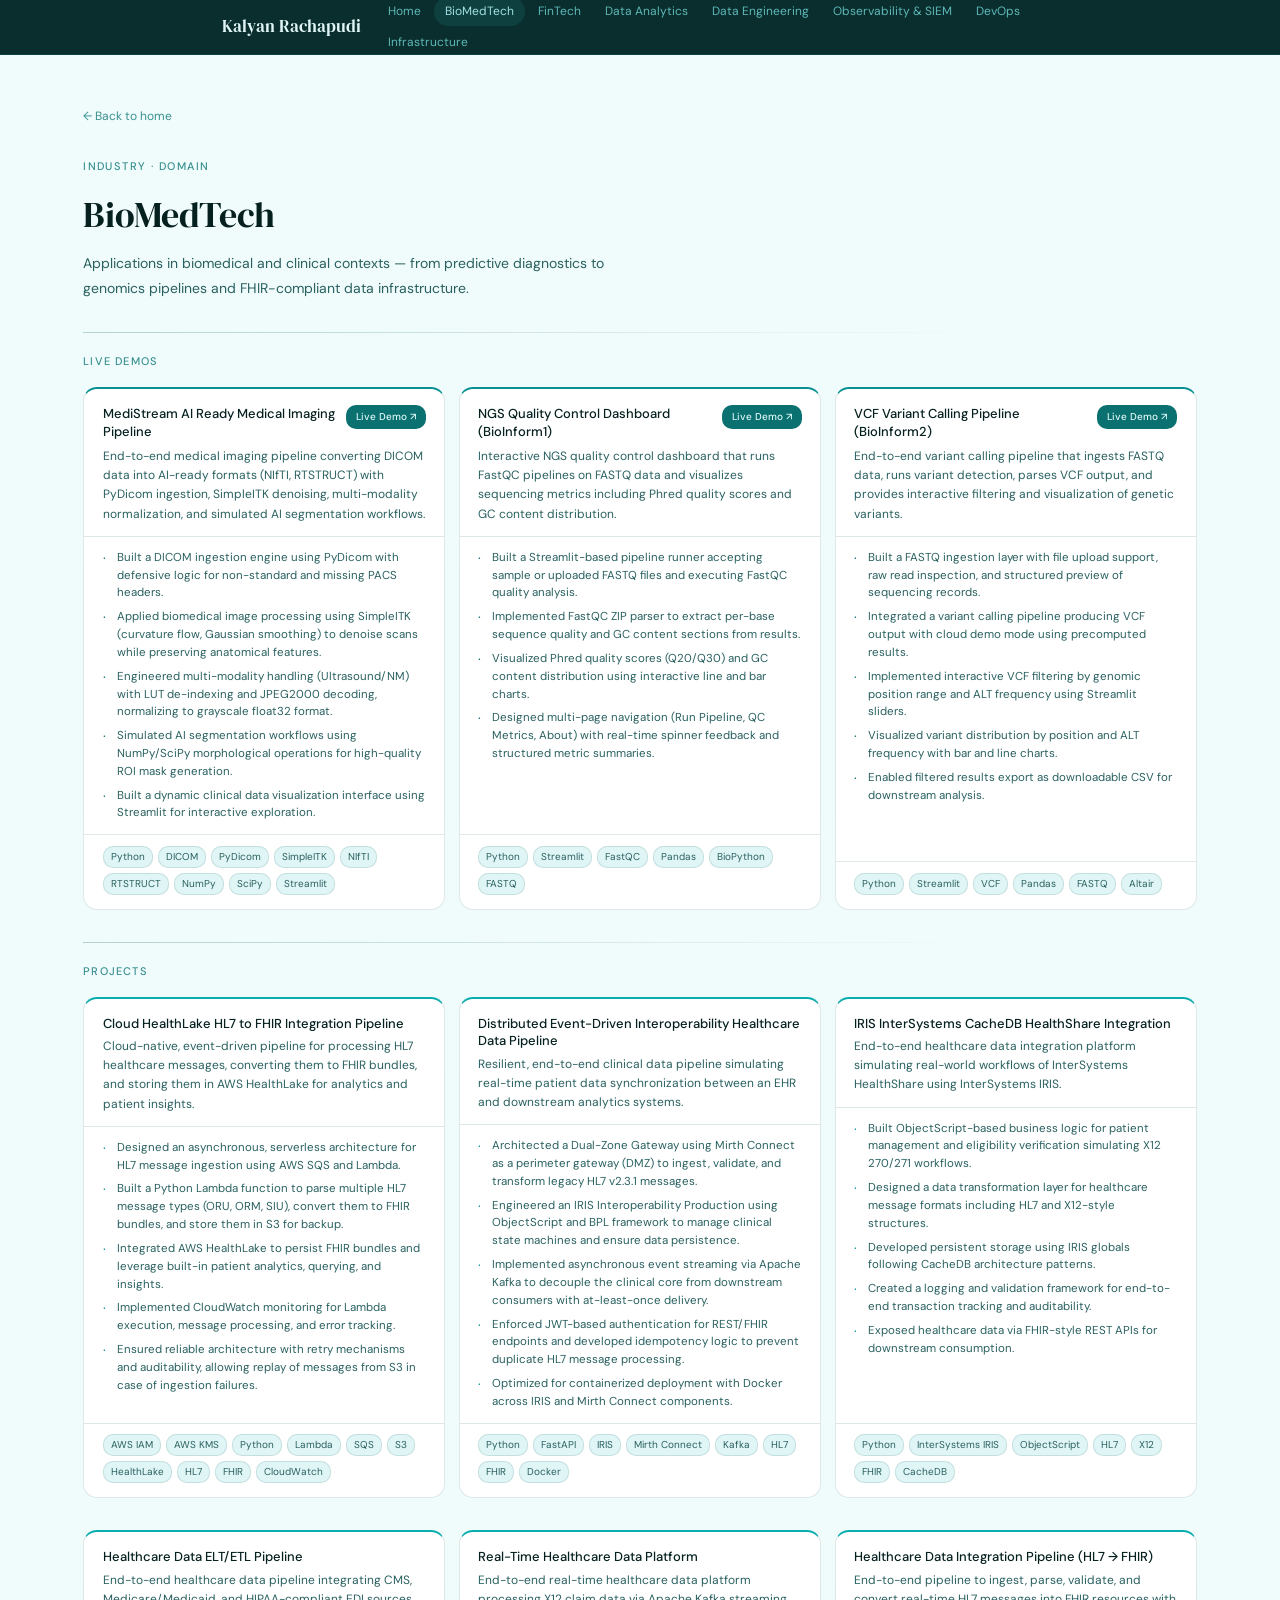
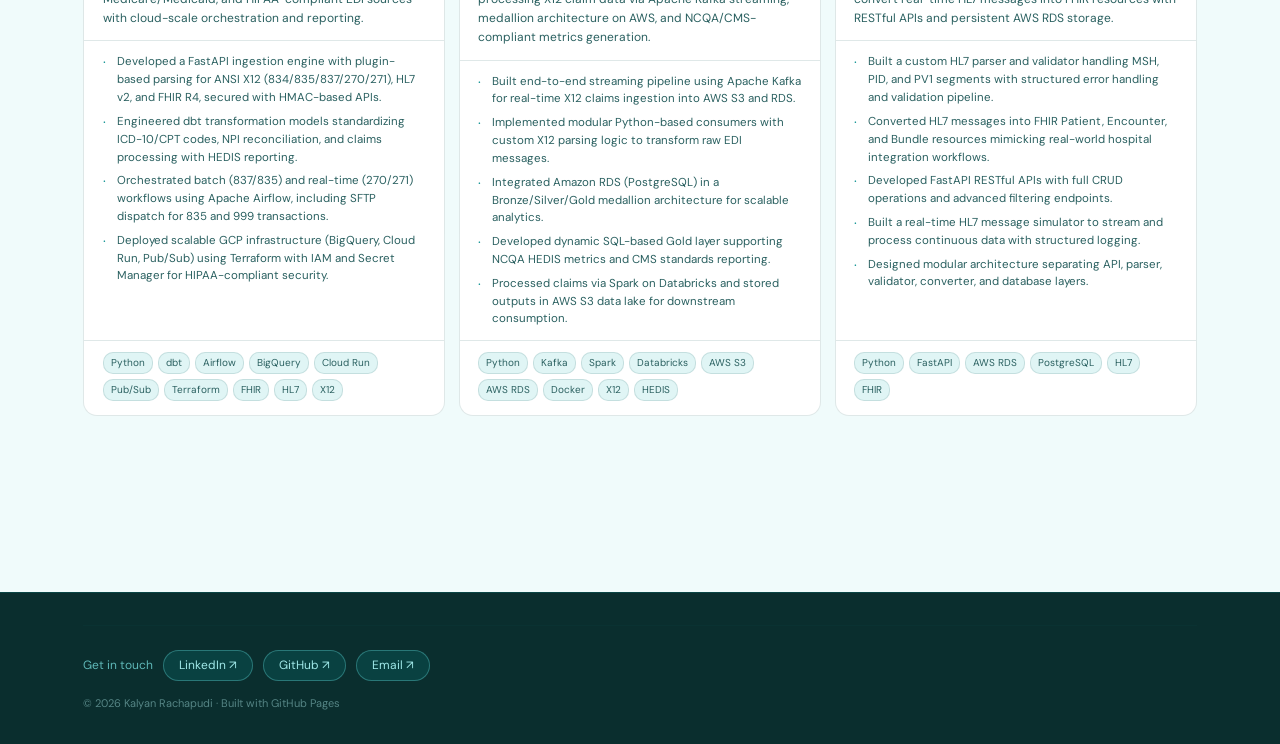
==== commit d75b5897: "changes" ====
--- a/biomedtech.html
+++ b/biomedtech.html
@@ -140,20 +140,20 @@
     <div class="proj-detail-card">
       <div class="proj-card-header">
         <p class="proj-card-title">Distributed Event-Driven Interoperability Healthcare Data Pipeline</p>
-        <p class="proj-card-summary">Resilient, end-to-end clinical data pipeline simulating real-time patient data synchronization between an EHR (Epic-equivalent) and downstream analytics systems.</p>
+        <p class="proj-card-summary">Resilient, end-to-end clinical data pipeline simulating real-time patient data synchronization between an EHR and downstream analytics systems.</p>
       </div>
       <div class="proj-card-body">
         <ul>
           <li>Architected a Dual-Zone Gateway using Mirth Connect as a perimeter gateway (DMZ) to ingest, validate, and transform legacy HL7 v2.3.1 messages.</li>
-          <li>Engineered an IRIS Interoperability Production using ObjectScript and BPL framework to manage clinical state machines and ensure data persistence in a multidimensional database.</li>
-          <li>Implemented asynchronous event streaming via Apache Kafka to decouple the clinical core from downstream consumers, ensuring at-least-once delivery to a FastAPI monitoring dashboard.</li>
-          <li>Enforced JWT-based authentication for REST/FHIR endpoints and developed idempotency logic to prevent duplicate HL7 message processing and clinical data corruption.</li>
+          <li>Engineered an IRIS Interoperability Production using ObjectScript and BPL framework to manage clinical state machines and ensure data persistence.</li>
+          <li>Implemented asynchronous event streaming via Apache Kafka to decouple the clinical core from downstream consumers with at-least-once delivery.</li>
+          <li>Enforced JWT-based authentication for REST/FHIR endpoints and developed idempotency logic to prevent duplicate HL7 message processing.</li>
           <li>Optimized for containerized deployment with Docker across IRIS and Mirth Connect components.</li>
         </ul>
       </div>
       <div class="proj-card-footer">
         <div class="tag-row">
-          <span class="tag">Python</span><span class="tag">FastAPI</span><span class="tag">REST</span><span class="tag">IRIS</span><span class="tag">Mirth Connect</span><span class="tag">Kafka</span><span class="tag">HL7</span><span class="tag">FHIR</span><span class="tag">Docker</span>
+          <span class="tag">Python</span><span class="tag">FastAPI</span><span class="tag">IRIS</span><span class="tag">Mirth Connect</span><span class="tag">Kafka</span><span class="tag">HL7</span><span class="tag">FHIR</span><span class="tag">Docker</span>
         </div>
       </div>
     </div>
@@ -190,16 +190,15 @@
       </div>
       <div class="proj-card-body">
         <ul>
-          <li>Built a healthcare data pipeline integrating CMS, Medicare/Medicaid, and HIPAA-compliant EDI sources.</li>
           <li>Developed a FastAPI ingestion engine with plugin-based parsing for ANSI X12 (834/835/837/270/271), HL7 v2, and FHIR R4, secured with HMAC-based APIs.</li>
-          <li>Engineered dbt transformation models standardizing ICD-10/CPT codes, NPI reconciliation, and claims processing (837 vs 835) with HEDIS reporting.</li>
+          <li>Engineered dbt transformation models standardizing ICD-10/CPT codes, NPI reconciliation, and claims processing with HEDIS reporting.</li>
           <li>Orchestrated batch (837/835) and real-time (270/271) workflows using Apache Airflow, including SFTP dispatch for 835 and 999 transactions.</li>
           <li>Deployed scalable GCP infrastructure (BigQuery, Cloud Run, Pub/Sub) using Terraform with IAM and Secret Manager for HIPAA-compliant security.</li>
         </ul>
       </div>
       <div class="proj-card-footer">
         <div class="tag-row">
-          <span class="tag">Python</span><span class="tag">dbt</span><span class="tag">Airflow</span><span class="tag">BigQuery</span><span class="tag">Cloud Run</span><span class="tag">Pub/Sub</span><span class="tag">PostgreSQL</span><span class="tag">Docker</span><span class="tag">Terraform</span><span class="tag">FHIR</span><span class="tag">HL7</span><span class="tag">X12</span>
+          <span class="tag">Python</span><span class="tag">dbt</span><span class="tag">Airflow</span><span class="tag">BigQuery</span><span class="tag">Cloud Run</span><span class="tag">Pub/Sub</span><span class="tag">Terraform</span><span class="tag">FHIR</span><span class="tag">HL7</span><span class="tag">X12</span>
         </div>
       </div>
     </div>
@@ -213,14 +212,14 @@
         <ul>
           <li>Built end-to-end streaming pipeline using Apache Kafka for real-time X12 claims ingestion into AWS S3 and RDS.</li>
           <li>Implemented modular Python-based consumers with custom X12 parsing logic to transform raw EDI messages.</li>
-          <li>Integrated Amazon RDS (PostgreSQL) in a Bronze/Silver/Gold medallion architecture for scalable data processing and analytics.</li>
+          <li>Integrated Amazon RDS (PostgreSQL) in a Bronze/Silver/Gold medallion architecture for scalable analytics.</li>
           <li>Developed dynamic SQL-based Gold layer supporting NCQA HEDIS metrics and CMS standards reporting.</li>
           <li>Processed claims via Spark on Databricks and stored outputs in AWS S3 data lake for downstream consumption.</li>
         </ul>
       </div>
       <div class="proj-card-footer">
         <div class="tag-row">
-          <span class="tag">Python</span><span class="tag">FastAPI</span><span class="tag">Kafka</span><span class="tag">Spark</span><span class="tag">Databricks</span><span class="tag">AWS S3</span><span class="tag">AWS RDS</span><span class="tag">AWS EC2</span><span class="tag">AWS IAM</span><span class="tag">Docker</span><span class="tag">X12</span><span class="tag">HEDIS</span>
+          <span class="tag">Python</span><span class="tag">Kafka</span><span class="tag">Spark</span><span class="tag">Databricks</span><span class="tag">AWS S3</span><span class="tag">AWS RDS</span><span class="tag">Docker</span><span class="tag">X12</span><span class="tag">HEDIS</span>
         </div>
       </div>
     </div>
@@ -234,38 +233,16 @@
         <ul>
           <li>Built a custom HL7 parser and validator handling MSH, PID, and PV1 segments with structured error handling and validation pipeline.</li>
           <li>Converted HL7 messages into FHIR Patient, Encounter, and Bundle resources mimicking real-world hospital integration workflows.</li>
-          <li>Developed FastAPI RESTful APIs with full CRUD operations and advanced filtering endpoints (name, gender, birthDate).</li>
-          <li>Integrated AWS RDS PostgreSQL for persistent storage of patients, visits, and FHIR resources.</li>
-          <li>Built a real-time HL7 message simulator to stream and process continuous data with structured file and console logging.</li>
-          <li>Designed modular architecture separating API, parser, validator, converter, and database layers for maintainability.</li>
-        </ul>
-      </div>
-      <div class="proj-card-footer">
-        <div class="tag-row">
-          <span class="tag">Python</span><span class="tag">FastAPI</span><span class="tag">AWS RDS</span><span class="tag">PostgreSQL</span><span class="tag">AWS IAM</span><span class="tag">HL7</span><span class="tag">FHIR</span>
-        </div>
-      </div>
-    </div>
-
-  </div>
-
-  <hr class="divider" />
-
-  <p class="section-label">Cloud &amp; infrastructure</p>
-  <div class="projects-grid">
-
-    <div class="project-card">
-      <div class="card-top"><div class="card-icon c4">☁️</div><span class="diagram-badge">Diagram</span></div>
-      <p class="card-name">EKS Cluster — Clinical Workloads</p>
-      <p class="card-desc">Multi-tenant Kubernetes cluster with RBAC, namespacing, and autoscaling for ML inference workloads.</p>
-      <div class="tag-row"><span class="tag">EKS</span><span class="tag">Helm</span><span class="tag">Terraform</span></div>
-    </div>
-
-    <div class="project-card">
-      <div class="card-top"><div class="card-icon c5">⚙️</div><span class="diagram-badge">Diagram</span></div>
-      <p class="card-name">Lambda + Step Functions Pipeline</p>
-      <p class="card-desc">Serverless orchestration for async lab result processing and downstream notification dispatch.</p>
-      <div class="tag-row"><span class="tag">Lambda</span><span class="tag">SQS</span><span class="tag">CDK</span></div>
+          <li>Developed FastAPI RESTful APIs with full CRUD operations and advanced filtering endpoints.</li>
+          <li>Built a real-time HL7 message simulator to stream and process continuous data with structured logging.</li>
+          <li>Designed modular architecture separating API, parser, validator, converter, and database layers.</li>
+        </ul>
+      </div>
+      <div class="proj-card-footer">
+        <div class="tag-row">
+          <span class="tag">Python</span><span class="tag">FastAPI</span><span class="tag">AWS RDS</span><span class="tag">PostgreSQL</span><span class="tag">HL7</span><span class="tag">FHIR</span>
+        </div>
+      </div>
     </div>
 
   </div>
@@ -275,4 +252,4 @@
 
 <script src="footer.js"></script>
 </body>
-</html>
+</html>
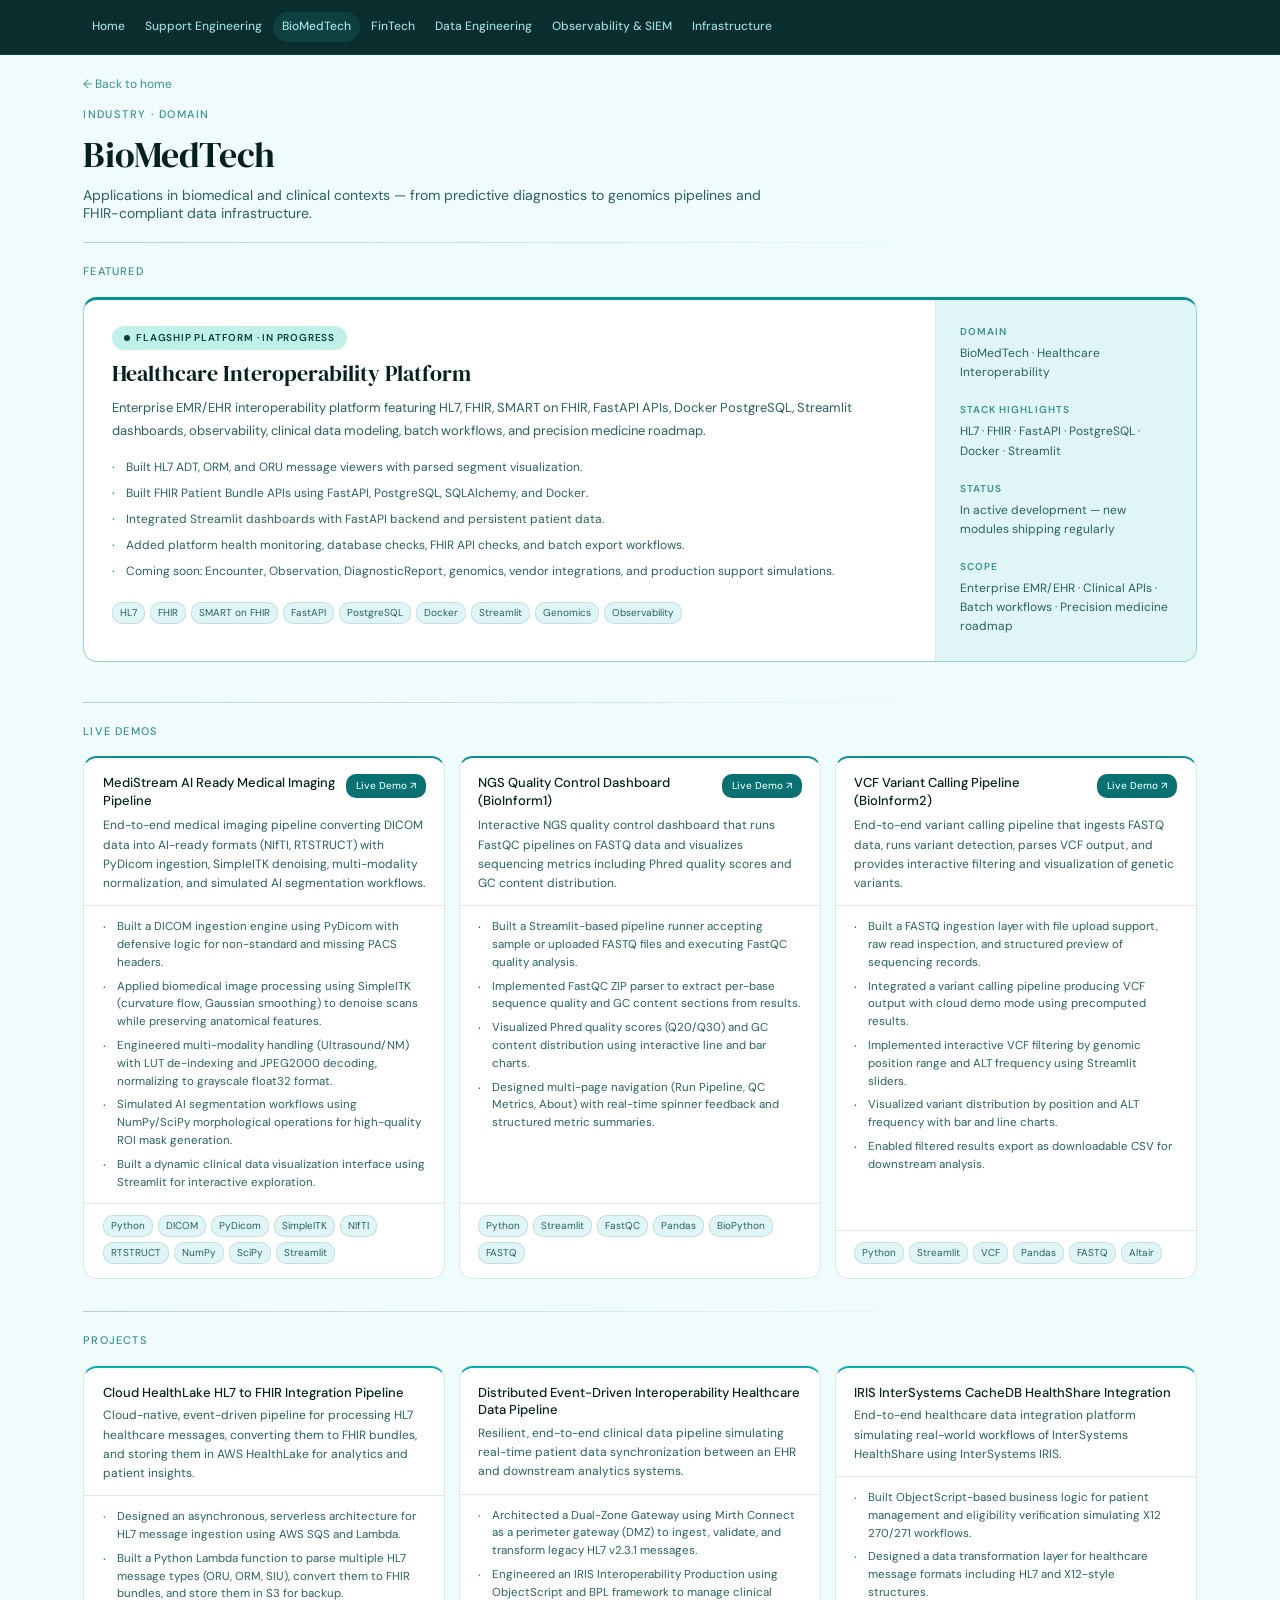
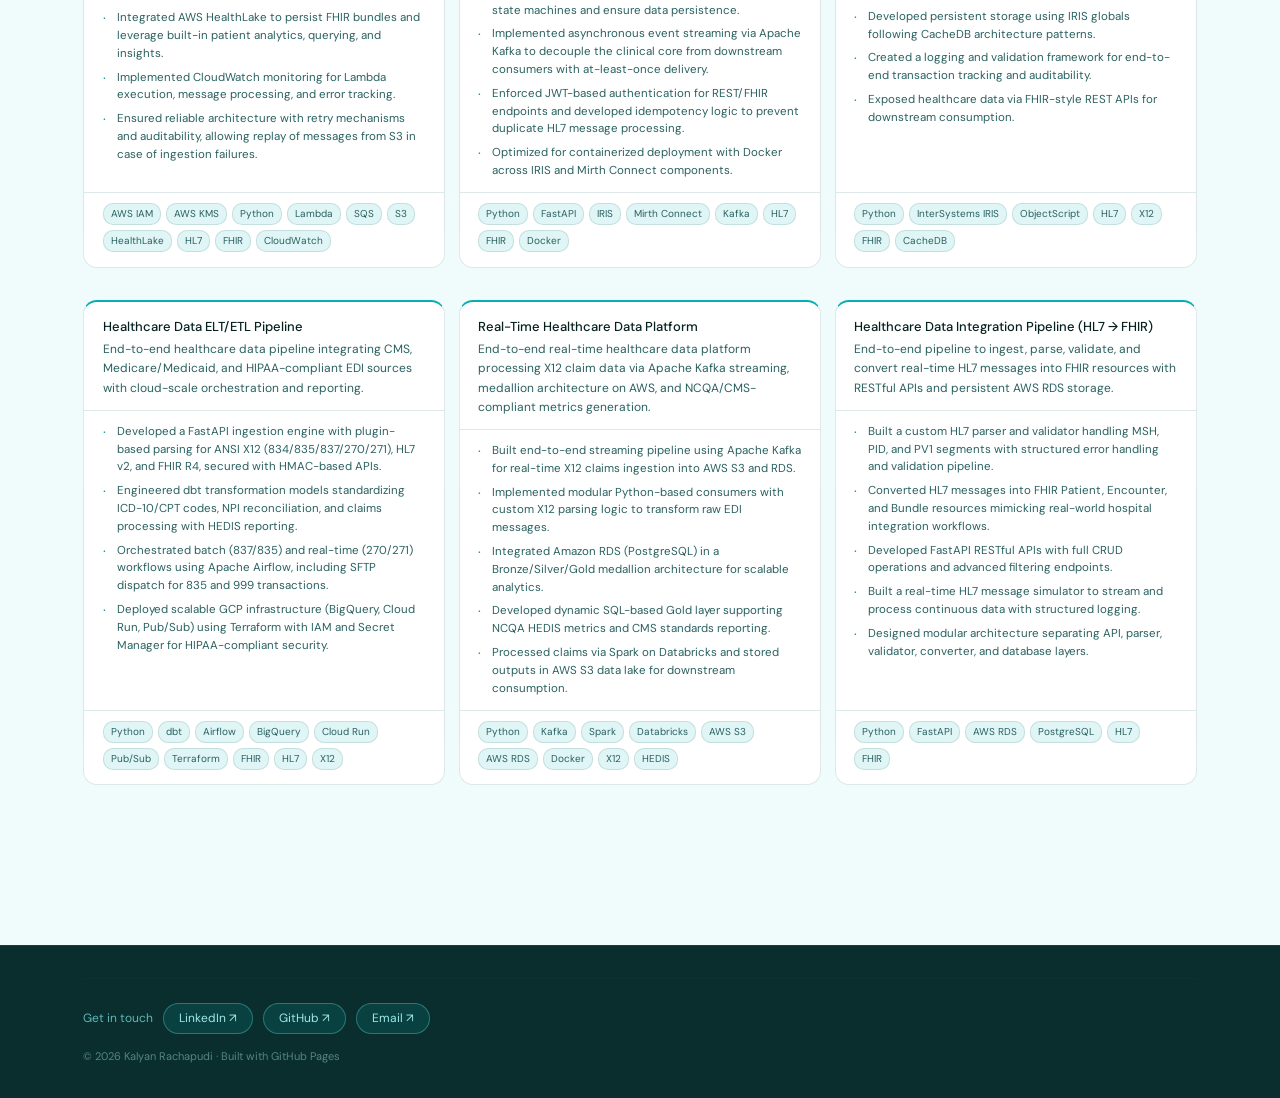
==== commit 098f0f24: "removed dataanal, devops, added featured to biomed" ====
--- a/biomedtech.html
+++ b/biomedtech.html
@@ -34,6 +34,64 @@
 
   <hr class="divider" />
 
+  <p class="section-label">Featured</p>
+  <div class="featured-cards-grid">
+    <div class="featured-detail-card">
+      <div class="featured-card-inner">
+
+        <div class="featured-card-main">
+          <span class="featured-status">Flagship Platform · In Progress</span>
+          <h2 class="featured-card-title">Healthcare Interoperability Platform</h2>
+          <p class="featured-card-summary">
+            Enterprise EMR/EHR interoperability platform featuring HL7, FHIR, SMART on FHIR,
+            FastAPI APIs, Docker PostgreSQL, Streamlit dashboards, observability, clinical data
+            modeling, batch workflows, and precision medicine roadmap.
+          </p>
+          <ul>
+            <li>Built HL7 ADT, ORM, and ORU message viewers with parsed segment visualization.</li>
+            <li>Built FHIR Patient Bundle APIs using FastAPI, PostgreSQL, SQLAlchemy, and Docker.</li>
+            <li>Integrated Streamlit dashboards with FastAPI backend and persistent patient data.</li>
+            <li>Added platform health monitoring, database checks, FHIR API checks, and batch export workflows.</li>
+            <li>Coming soon: Encounter, Observation, DiagnosticReport, genomics, vendor integrations, and production support simulations.</li>
+          </ul>
+          <div class="featured-tags">
+            <span class="tag">HL7</span>
+            <span class="tag">FHIR</span>
+            <span class="tag">SMART on FHIR</span>
+            <span class="tag">FastAPI</span>
+            <span class="tag">PostgreSQL</span>
+            <span class="tag">Docker</span>
+            <span class="tag">Streamlit</span>
+            <span class="tag">Genomics</span>
+            <span class="tag">Observability</span>
+          </div>
+        </div>
+
+        <div class="featured-card-side">
+          <div>
+            <p class="featured-side-label">Domain</p>
+            <p class="featured-side-value">BioMedTech · Healthcare Interoperability</p>
+          </div>
+          <div>
+            <p class="featured-side-label">Stack highlights</p>
+            <p class="featured-side-value">HL7 · FHIR · FastAPI · PostgreSQL · Docker · Streamlit</p>
+          </div>
+          <div>
+            <p class="featured-side-label">Status</p>
+            <p class="featured-side-value">In active development — new modules shipping regularly</p>
+          </div>
+          <div>
+            <p class="featured-side-label">Scope</p>
+            <p class="featured-side-value">Enterprise EMR/EHR · Clinical APIs · Batch workflows · Precision medicine roadmap</p>
+          </div>
+        </div>
+
+      </div>
+    </div>
+  </div>
+
+  <hr class="divider" />
+
   <p class="section-label">Live Demos</p>
   <div class="demo-cards-grid">
 
--- a/style.css
+++ b/style.css
@@ -1,51 +1,35 @@
-
 /* ── Reset & Base ── */
 *, *::before, *::after { box-sizing: border-box; margin: 0; padding: 0; }
 
 :root {
-  /* Page surfaces */
   --bg:            #f0fbfb;
   --bg-secondary:  #e0f5f5;
   --bg-tertiary:   #c8eeee;
   --bg-card:       #ffffff;
-
-  /* Nav */
   --nav-bg:        #0a2e2e;
   --nav-text:      #e0f5f5;
   --nav-muted:     #5fb8b8;
   --nav-active-bg: #0f4040;
   --nav-active:    #a0e0e0;
-
-  /* Text */
   --text-primary:   #062020;
   --text-secondary: #2a6060;
   --text-muted:     #3a9090;
   --text-faint:     #5ab0b0;
-
-  /* Accent — turquoise */
   --accent:         #0a7070;
   --accent-mid:     #0a9090;
   --accent-light:   #c8f0f0;
   --accent-lighter: #e0f8f8;
-
-  /* Industry top-border (brighter teal) */
   --ind-border:     #0aadad;
-  /* Platform top-border (deeper teal) */
   --plt-border:     #0a7070;
-
-  /* Borders */
   --border:         rgba(10,80,80,0.13);
   --border-md:      rgba(10,80,80,0.25);
   --border-accent:  rgba(10,144,144,0.4);
-
-  /* Semantic badge palettes */
   --badge-live-bg:  #c0f0e8;  --badge-live-text:  #054040;
   --badge-arch-bg:  #d8e8ff;  --badge-arch-text:  #1a3080;
   --badge-infra-bg: #faeeda;  --badge-infra-text: #6b3a00;
   --badge-gh-bg:    #e8d8ff;  --badge-gh-text:    #4a1a90;
   --badge-pdf-bg:   #fde8e0;  --badge-pdf-text:   #7a2a10;
   --badge-diag-bg:  #d8f0fa;  --badge-diag-text:  #0a4060;
-
   --radius-sm:  6px;
   --radius-md:  10px;
   --radius-lg:  14px;
@@ -80,7 +64,7 @@
 }
 
 .nav-inner {
-  max-width: 900px;
+  max-width: min(1200px, 92%);
   margin: 0 auto;
   padding: 0 2rem;
   height: 54px;
@@ -88,6 +72,13 @@
   align-items: center;
   justify-content: space-between;
   gap: 1rem;
+}
+
+.nav-left {
+  display: flex;
+  align-items: center;
+  gap: 14px;
+  flex-shrink: 0;
 }
 
 .nav-logo {
@@ -99,22 +90,44 @@
   flex-shrink: 0;
 }
 
+.nav-edu {
+  font-size: 12px;
+  font-weight: 500;
+  color: #9dd8d8;
+  padding: 5px 9px;
+  border-radius: 20px;
+  border: 0.5px solid rgba(10,200,200,0.35);
+  white-space: nowrap;
+  transition: all 0.15s;
+}
+.nav-edu:hover {
+  color: #e0f5f5;
+  background: rgba(255,255,255,0.09);
+  border-color: rgba(10,200,200,0.4);
+}
+.nav-edu-active {
+  color: var(--nav-active);
+  background: var(--nav-active-bg);
+  border-color: transparent;
+}
+
 .nav-links { display: flex; align-items: center; gap: 2px; flex-wrap: wrap; }
 
 .nav-links a {
   font-size: 12px;
-  color: var(--nav-muted);
-  padding: 5px 11px;
+  font-weight: 500;
+  padding: 5px 9px;
+  color: #9dd8d8;
   border-radius: 20px;
   transition: all 0.15s;
   white-space: nowrap;
 }
 
-.nav-links a:hover { color: var(--nav-text); background: rgba(255,255,255,0.07); }
+.nav-links a:hover { color: #e0f5f5; background: rgba(255,255,255,0.09); }
 .nav-links a.active { color: var(--nav-active); background: var(--nav-active-bg); }
 
 /* ── Page wrapper ── */
-.page { padding: 3rem 0 5rem; animation: fadeUp 0.4s ease both; }
+.page { padding: 1rem 0 4rem; animation: fadeUp 0.4s ease both; }
 
 @keyframes fadeUp {
   from { opacity: 0; transform: translateY(14px); }
@@ -130,7 +143,7 @@
   letter-spacing: 0.13em;
   text-transform: uppercase;
   color: var(--text-muted);
-  margin-bottom: 10px;
+  margin-bottom: 2px;
 }
 
 .hero-name {
@@ -139,8 +152,17 @@
   font-weight: 400;
   line-height: 1.08;
   color: var(--text-primary);
-  margin-bottom: 8px;
-}
+  margin-bottom: 4px;
+}
+
+.hero-name-row {
+  display: flex;
+  align-items: flex-end;
+  gap: 10px;
+  flex-wrap: wrap;
+  margin-bottom: 4px;
+}
+
 .hero-name em { font-style: italic; color: var(--accent); }
 
 .hero-tagline {
@@ -160,7 +182,7 @@
   margin-bottom: 22px;
 }
 
-.hero-actions { display: flex; gap: 10px; flex-wrap: wrap; }
+.hero-actions { display: flex; gap: 10px; flex-wrap: wrap; margin-top: 15px; }
 
 .btn {
   font-family: 'DM Sans', sans-serif;
@@ -275,7 +297,7 @@
 .dc-tags { display: flex; flex-wrap: wrap; gap: 4px; }
 .dc-tag { font-size: 10px; padding: 2px 7px; border-radius: 10px; background: var(--bg-secondary); color: var(--text-secondary); }
 
-/* ── Featured / Highlight Cards ── */
+/* ── Featured / Highlight Cards (index page) ── */
 .highlights-grid { display: grid; grid-template-columns: repeat(3, 1fr); gap: 12px; margin-bottom: 2.5rem; }
 
 .hl-card {
@@ -334,18 +356,18 @@
 .contact-link:hover { background: var(--bg-tertiary); }
 
 /* ── Domain Page Header ── */
-.domain-header { margin-bottom: 2rem; }
+.domain-header { margin-bottom: 0.75rem; }
 
 .domain-title {
   font-family: 'DM Serif Display', serif;
   font-size: 36px; font-weight: 400;
   color: var(--text-primary);
-  margin-bottom: 8px;
+  margin-bottom: 4px;
 }
 
 .domain-desc {
   font-size: 14px; color: var(--text-secondary);
-  max-width: 560px; line-height: 1.75;
+  max-width: 700px; line-height: 1.25;
 }
 
 /* ── Project Cards Grid ── */
@@ -470,7 +492,7 @@
 }
 .proj-card-footer .tag-row { flex-wrap: wrap; }
 
-/* ── Demo Detail Cards (Live Demos) ── */
+/* ── Demo Detail Cards ── */
 .demo-cards-grid {
   display: grid;
   grid-template-columns: repeat(3, minmax(0, 1fr));
@@ -522,9 +544,8 @@
   white-space: nowrap;
   flex-shrink: 0;
 }
-.demo-detail-card:hover .demo-live-badge {
-  background: #0a8080;
-}
+.demo-detail-card:hover .demo-live-badge { background: #0a8080; }
+
 .demo-card-summary {
   font-size: 12px;
   color: var(--text-secondary);
@@ -563,6 +584,135 @@
 }
 .demo-card-footer .tag-row { flex-wrap: wrap; }
 
+/* ── Education Cards ── */
+.edu-cards-grid {
+  display: grid;
+  grid-template-columns: repeat(2, minmax(0, 1fr));
+  gap: 14px;
+  margin-bottom: 2rem;
+}
+
+.edu-card {
+  background: var(--bg-card);
+  border: 0.5px solid var(--border);
+  border-top: 2.5px solid var(--ind-border);
+  border-radius: var(--radius-lg);
+  padding: 1rem 1.15rem;
+  display: flex;
+  flex-direction: column;
+  gap: 8px;
+  transition: border-color 0.2s, transform 0.15s, box-shadow 0.2s;
+}
+.edu-card:hover {
+  border-color: var(--border-accent);
+  transform: translateY(-2px);
+  box-shadow: var(--shadow-md);
+}
+.edu-card-top {
+  display: flex;
+  align-items: flex-start;
+  gap: 12px;
+}
+.edu-icon { font-size: 24px; flex-shrink: 0; }
+.edu-degree {
+  font-size: 13px;
+  font-weight: 500;
+  color: var(--text-primary);
+  line-height: 1.35;
+  margin-bottom: 2px;
+}
+.edu-school { font-size: 12px; color: var(--text-secondary); }
+.edu-meta   { font-size: 11px; color: var(--text-faint); }
+.edu-desc   { font-size: 12px; color: var(--text-secondary); line-height: 1.6; }
+
+/* ── Certlet Cards ── */
+.certlet-grid {
+  display: grid;
+  grid-template-columns: repeat(4, minmax(0, 1fr));
+  gap: 12px;
+  margin-bottom: 2rem;
+}
+
+.certlet {
+  background: var(--bg-card);
+  border: 0.5px solid var(--border);
+  border-top: 2.5px solid #7c3aed;
+  border-radius: var(--radius-lg);
+  padding: 0.85rem 1rem;
+  display: flex;
+  flex-direction: column;
+  gap: 6px;
+  color: inherit;
+  transition: border-color 0.2s, transform 0.15s, box-shadow 0.2s;
+}
+.certlet:hover {
+  border-color: #7c3aed;
+  transform: translateY(-2px);
+  box-shadow: var(--shadow-md);
+}
+
+.certlet-top {
+  display: flex;
+  justify-content: space-between;
+  align-items: flex-start;
+  gap: 6px;
+  margin-bottom: 2px;
+}
+.certlet-icon { font-size: 20px; flex-shrink: 0; }
+.certlet-badge {
+  font-size: 10px;
+  font-weight: 500;
+  padding: 3px 8px;
+  border-radius: 10px;
+  background: #7c3aed;
+  color: #f3e8ff;
+  white-space: nowrap;
+  flex-shrink: 0;
+}
+.certlet:hover .certlet-badge { background: #6d28d9; }
+
+.certlet-name {
+  font-size: 12px;
+  font-weight: 500;
+  color: var(--text-primary);
+  line-height: 1.35;
+}
+.certlet-issuer { font-size: 11px; color: var(--text-secondary); }
+.certlet-date   { font-size: 10.5px; color: var(--text-faint); }
+
+/* ── Q&A Section ── */
+.qa-list {
+  display: flex;
+  flex-direction: column;
+  gap: 14px;
+  margin-bottom: 2rem;
+}
+
+.qa-card {
+  background: var(--bg-card);
+  border: 0.5px solid var(--border);
+  border-left: 3px solid var(--accent-mid);
+  border-radius: var(--radius-lg);
+  padding: 1.1rem 1.25rem;
+  transition: box-shadow 0.2s, transform 0.15s;
+}
+.qa-card:hover {
+  box-shadow: var(--shadow-sm);
+  transform: translateY(-1px);
+}
+.qa-question {
+  font-size: 13px;
+  font-weight: 500;
+  color: var(--text-primary);
+  margin-bottom: 8px;
+  line-height: 1.4;
+}
+.qa-answer {
+  font-size: 12.5px;
+  color: var(--text-secondary);
+  line-height: 1.75;
+}
+
 /* ── Architecture Row ── */
 .arch-list { display: flex; flex-direction: column; gap: 10px; margin-bottom: 2rem; }
 
@@ -585,23 +735,137 @@
 .back-link {
   display: inline-flex; align-items: center; gap: 6px;
   font-size: 12px; color: var(--text-muted);
-  margin-bottom: 2rem; transition: color 0.15s;
+  margin-bottom: 0.75rem; transition: color 0.15s;
 }
 .back-link:hover { color: var(--accent); }
 
-/* ── Responsive ── */
-@media (max-width: 680px) {
-  .domains-grid    { grid-template-columns: repeat(2, 1fr); }
-  .highlights-grid { grid-template-columns: 1fr; }
-  .hero-name       { font-size: 30px; }
-  .nav-links a     { font-size: 11px; padding: 4px 7px; }
-}
-@media (max-width: 600px) {
-  .proj-cards-grid { grid-template-columns: 1fr; }
-  .demo-cards-grid { grid-template-columns: 1fr; }
-}
-@media (max-width: 420px) {
-  .domains-grid { grid-template-columns: 1fr; }
+/* ── Hero subtitle line ── */
+.hero-sub {
+  font-size: 12px;
+  font-weight: 500;
+  color: var(--accent);
+  margin-bottom: 1px;
+  letter-spacing: 0.01em;
+}
+
+/* ── Featured Project Card (domain pages) ── */
+.featured-cards-grid {
+  display: grid;
+  grid-template-columns: 1fr;
+  gap: 20px;
+  margin-bottom: 2.5rem;
+}
+
+.featured-detail-card {
+  background: var(--bg-card);
+  border: 0.5px solid var(--border-accent);
+  border-top: 3px solid var(--accent-mid);
+  border-radius: var(--radius-lg);
+  overflow: hidden;
+  transition: box-shadow 0.2s, transform 0.15s;
+}
+.featured-detail-card:hover {
+  box-shadow: 0 8px 28px rgba(10, 80, 80, 0.14);
+  transform: translateY(-2px);
+}
+
+.featured-card-inner {
+  display: grid;
+  grid-template-columns: 1fr 260px;
+}
+
+.featured-card-main {
+  padding: 1.5rem 1.75rem;
+  border-right: 0.5px solid var(--border);
+}
+
+.featured-card-side {
+  padding: 1.5rem;
+  background: var(--bg-secondary);
+  display: flex;
+  flex-direction: column;
+  gap: 1.25rem;
+}
+
+.featured-status {
+  display: inline-flex;
+  align-items: center;
+  gap: 6px;
+  font-size: 10px;
+  font-weight: 600;
+  letter-spacing: 0.08em;
+  text-transform: uppercase;
+  padding: 4px 12px;
+  border-radius: 20px;
+  background: var(--badge-live-bg);
+  color: var(--badge-live-text);
+  margin-bottom: 10px;
+}
+.featured-status::before {
+  content: '';
+  width: 6px;
+  height: 6px;
+  border-radius: 50%;
+  background: var(--badge-live-text);
+}
+
+.featured-card-title {
+  font-family: 'DM Serif Display', serif;
+  font-size: 22px;
+  font-weight: 400;
+  color: var(--text-primary);
+  line-height: 1.25;
+  margin-bottom: 10px;
+}
+
+.featured-card-summary {
+  font-size: 13px;
+  color: var(--text-secondary);
+  line-height: 1.7;
+  margin-bottom: 1rem;
+}
+
+.featured-card-main ul {
+  list-style: none;
+  display: flex;
+  flex-direction: column;
+  gap: 7px;
+  margin-bottom: 1.25rem;
+}
+.featured-card-main ul li {
+  font-size: 12px;
+  color: var(--text-secondary);
+  line-height: 1.6;
+  padding-left: 14px;
+  position: relative;
+}
+.featured-card-main ul li::before {
+  content: '·';
+  position: absolute;
+  left: 0;
+  color: var(--accent-mid);
+  font-size: 14px;
+  line-height: 1.4;
+}
+
+.featured-tags {
+  display: flex;
+  flex-wrap: wrap;
+  gap: 5px;
+}
+
+.featured-side-label {
+  font-size: 10px;
+  font-weight: 600;
+  letter-spacing: 0.1em;
+  text-transform: uppercase;
+  color: var(--text-muted);
+  margin-bottom: 4px;
+}
+.featured-side-value {
+  font-size: 12px;
+  color: var(--text-secondary);
+  line-height: 1.6;
 }
 
 /* ── Footer ── */
@@ -626,11 +890,50 @@
 footer .contact-link:hover { background: rgba(10,200,200,0.25); color: #c8f5f5; }
 footer .footer-copy { font-size: 11px; color: rgba(160,220,220,0.5); margin-top: 0.25rem; }
 
-/* ── Hero subtitle line ── */
-.hero-sub {
-  font-size: 15px;
-  font-weight: 300;
-  color: var(--accent);
-  margin-bottom: 14px;
-  letter-spacing: 0.01em;
-}
+/* ── Domain row label ── */
+.domains-row-label {
+  font-size: 11px;
+  font-weight: 500;
+  letter-spacing: 0.09em;
+  text-transform: uppercase;
+  color: var(--text-muted);
+  margin-bottom: 0.75rem;
+  display: flex;
+  align-items: center;
+}
+
+/* ── Industry row: 3 cards, Platform row: 5 cards ── */
+.domains-grid--industry  { grid-template-columns: repeat(3, 1fr); }
+.domains-grid--platform  { grid-template-columns: repeat(5, 1fr); }
+
+@media (max-width: 860px) {
+  .domains-grid--industry { grid-template-columns: repeat(2, 1fr); }
+  .domains-grid--platform { grid-template-columns: repeat(2, 1fr); }
+}
+@media (max-width: 480px) {
+  .domains-grid--industry { grid-template-columns: 1fr; }
+  .domains-grid--platform { grid-template-columns: 1fr; }
+}
+
+/* ── Responsive ── */
+@media (max-width: 700px) {
+  .featured-card-inner { grid-template-columns: 1fr; }
+  .featured-card-side  { border-right: none; border-top: 0.5px solid var(--border); }
+  .featured-card-title { font-size: 18px; }
+}
+@media (max-width: 680px) {
+  .domains-grid    { grid-template-columns: repeat(2, 1fr); }
+  .highlights-grid { grid-template-columns: 1fr; }
+  .hero-name       { font-size: 30px; }
+  .nav-links a     { font-size: 11px; padding: 4px 6px; }
+}
+@media (max-width: 600px) {
+  .proj-cards-grid  { grid-template-columns: 1fr; }
+  .demo-cards-grid  { grid-template-columns: 1fr; }
+  .certlet-grid     { grid-template-columns: repeat(2, 1fr); }
+  .edu-cards-grid   { grid-template-columns: 1fr; }
+}
+@media (max-width: 420px) {
+  .domains-grid  { grid-template-columns: 1fr; }
+  .certlet-grid  { grid-template-columns: 1fr; }
+}
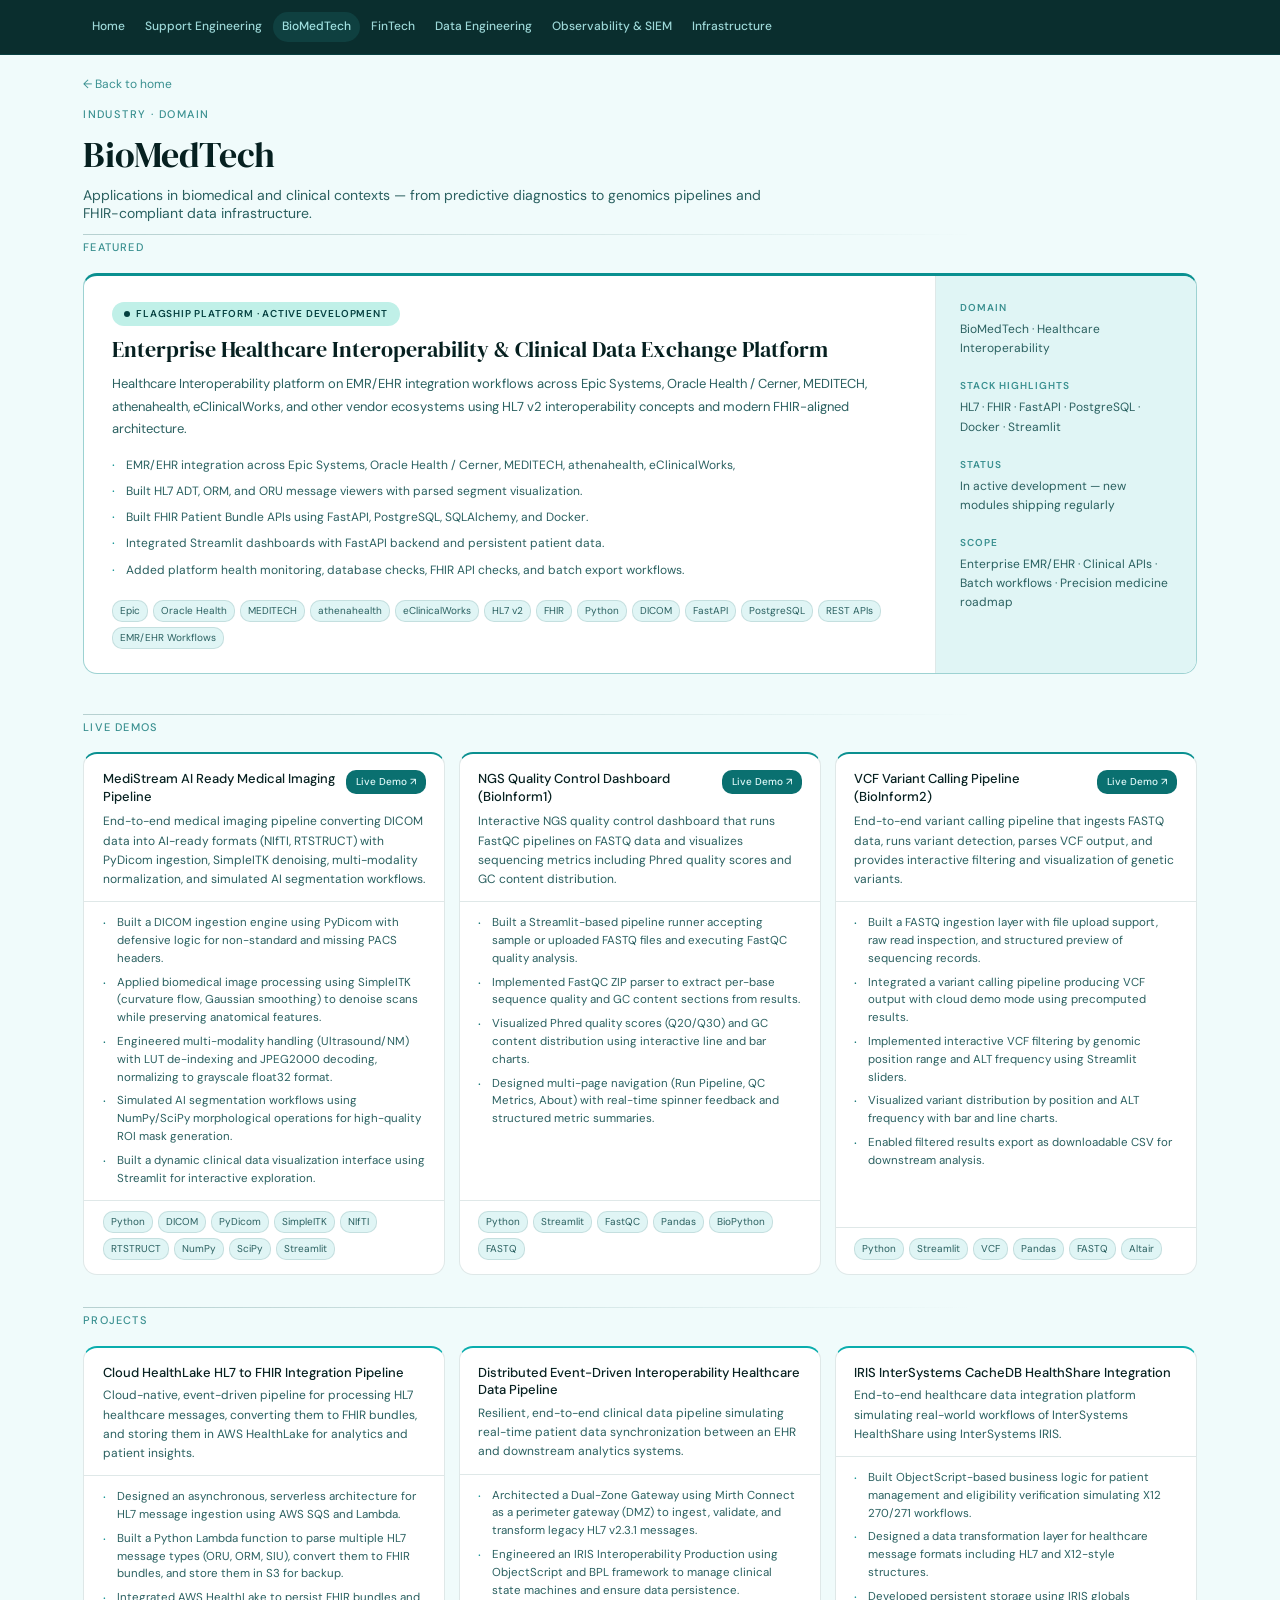
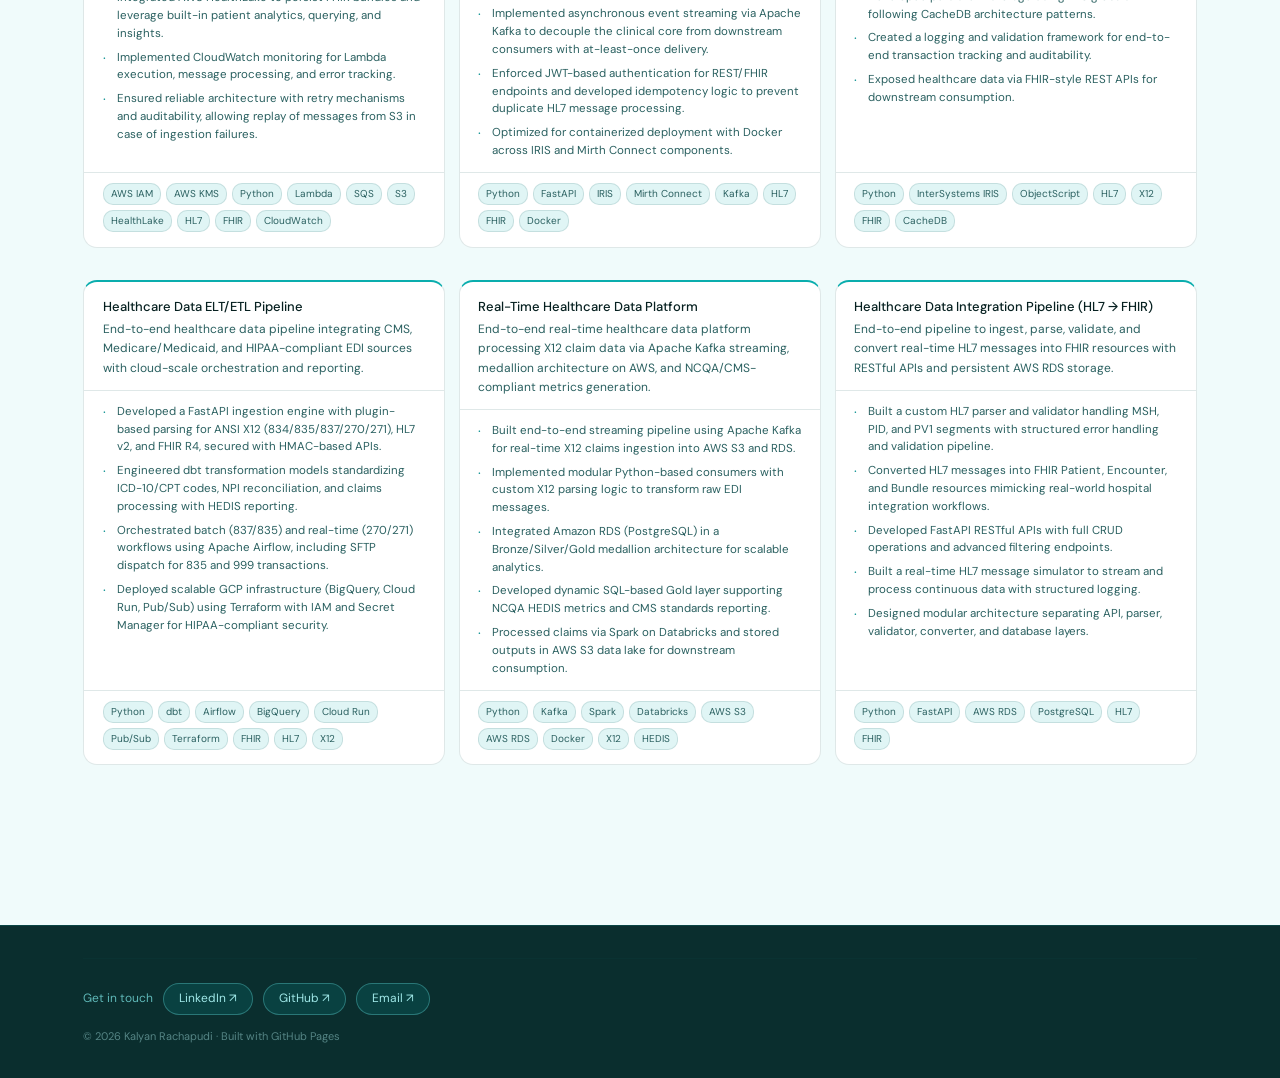
==== commit 2a3aa970: "featured project to biomed" ====
--- a/biomedtech.html
+++ b/biomedtech.html
@@ -40,30 +40,32 @@
       <div class="featured-card-inner">
 
         <div class="featured-card-main">
-          <span class="featured-status">Flagship Platform · In Progress</span>
-          <h2 class="featured-card-title">Healthcare Interoperability Platform</h2>
+          <span class="featured-status">Flagship Platform · Active Development</span>
+          <h2 class="featured-card-title">Enterprise Healthcare Interoperability &amp; Clinical Data Exchange Platform</h2>
           <p class="featured-card-summary">
-            Enterprise EMR/EHR interoperability platform featuring HL7, FHIR, SMART on FHIR,
-            FastAPI APIs, Docker PostgreSQL, Streamlit dashboards, observability, clinical data
-            modeling, batch workflows, and precision medicine roadmap.
+            Healthcare Interoperability platform on EMR/EHR integration workflows across Epic Systems, Oracle Health / Cerner, MEDITECH, athenahealth, eClinicalWorks, and other vendor ecosystems using HL7 v2 interoperability concepts and modern FHIR-aligned architecture.
           </p>
           <ul>
+            <li>EMR/EHR integration across Epic Systems, Oracle Health / Cerner, MEDITECH, athenahealth, eClinicalWorks,</li>
             <li>Built HL7 ADT, ORM, and ORU message viewers with parsed segment visualization.</li>
             <li>Built FHIR Patient Bundle APIs using FastAPI, PostgreSQL, SQLAlchemy, and Docker.</li>
             <li>Integrated Streamlit dashboards with FastAPI backend and persistent patient data.</li>
             <li>Added platform health monitoring, database checks, FHIR API checks, and batch export workflows.</li>
-            <li>Coming soon: Encounter, Observation, DiagnosticReport, genomics, vendor integrations, and production support simulations.</li>
           </ul>
           <div class="featured-tags">
-            <span class="tag">HL7</span>
+            <span class="tag">Epic</span>
+            <span class="tag">Oracle Health</span>
+            <span class="tag">MEDITECH</span>
+            <span class="tag">athenahealth</span>
+            <span class="tag">eClinicalWorks</span>
+            <span class="tag">HL7 v2</span>
             <span class="tag">FHIR</span>
-            <span class="tag">SMART on FHIR</span>
+            <span class="tag">Python</span>
+            <span class="tag">DICOM</span>
             <span class="tag">FastAPI</span>
             <span class="tag">PostgreSQL</span>
-            <span class="tag">Docker</span>
-            <span class="tag">Streamlit</span>
-            <span class="tag">Genomics</span>
-            <span class="tag">Observability</span>
+            <span class="tag">REST APIs</span>
+            <span class="tag">EMR/EHR Workflows</span>
           </div>
         </div>
 
--- a/style.css
+++ b/style.css
@@ -135,7 +135,7 @@
 }
 
 /* ── Hero ── */
-.hero { margin-bottom: 3rem; }
+.hero { margin-bottom: 1rem; }
 
 .eyebrow {
   font-size: 11px;
@@ -209,7 +209,7 @@
   height: 1px;
   background: linear-gradient(90deg, var(--border-md) 0%, transparent 80%);
   border: none;
-  margin: 1.25rem 0;
+  margin: 0.25rem 0;
 }
 
 /* ── Stats ── */
@@ -250,6 +250,7 @@
   gap: 12px;
   margin-bottom: 2.5rem;
 }
+.domains-grid--platform { grid-template-columns: repeat(4, 1fr); }
 
 .domain-card {
   background: var(--bg-card);
@@ -902,18 +903,6 @@
   align-items: center;
 }
 
-/* ── Industry row: 3 cards, Platform row: 5 cards ── */
-.domains-grid--industry  { grid-template-columns: repeat(3, 1fr); }
-.domains-grid--platform  { grid-template-columns: repeat(5, 1fr); }
-
-@media (max-width: 860px) {
-  .domains-grid--industry { grid-template-columns: repeat(2, 1fr); }
-  .domains-grid--platform { grid-template-columns: repeat(2, 1fr); }
-}
-@media (max-width: 480px) {
-  .domains-grid--industry { grid-template-columns: 1fr; }
-  .domains-grid--platform { grid-template-columns: 1fr; }
-}
 
 /* ── Responsive ── */
 @media (max-width: 700px) {
@@ -936,4 +925,18 @@
 @media (max-width: 420px) {
   .domains-grid  { grid-template-columns: 1fr; }
   .certlet-grid  { grid-template-columns: 1fr; }
+}
+
+.industry-grid {
+  display: grid;
+  grid-template-columns: repeat(2, 1fr);
+  gap: 12px;
+  margin-bottom: 2.5rem;
+}
+
+.platform-grid {
+  display: grid;
+  grid-template-columns: repeat(4, 1fr);
+  gap: 12px;
+  margin-bottom: 2.5rem;
 }
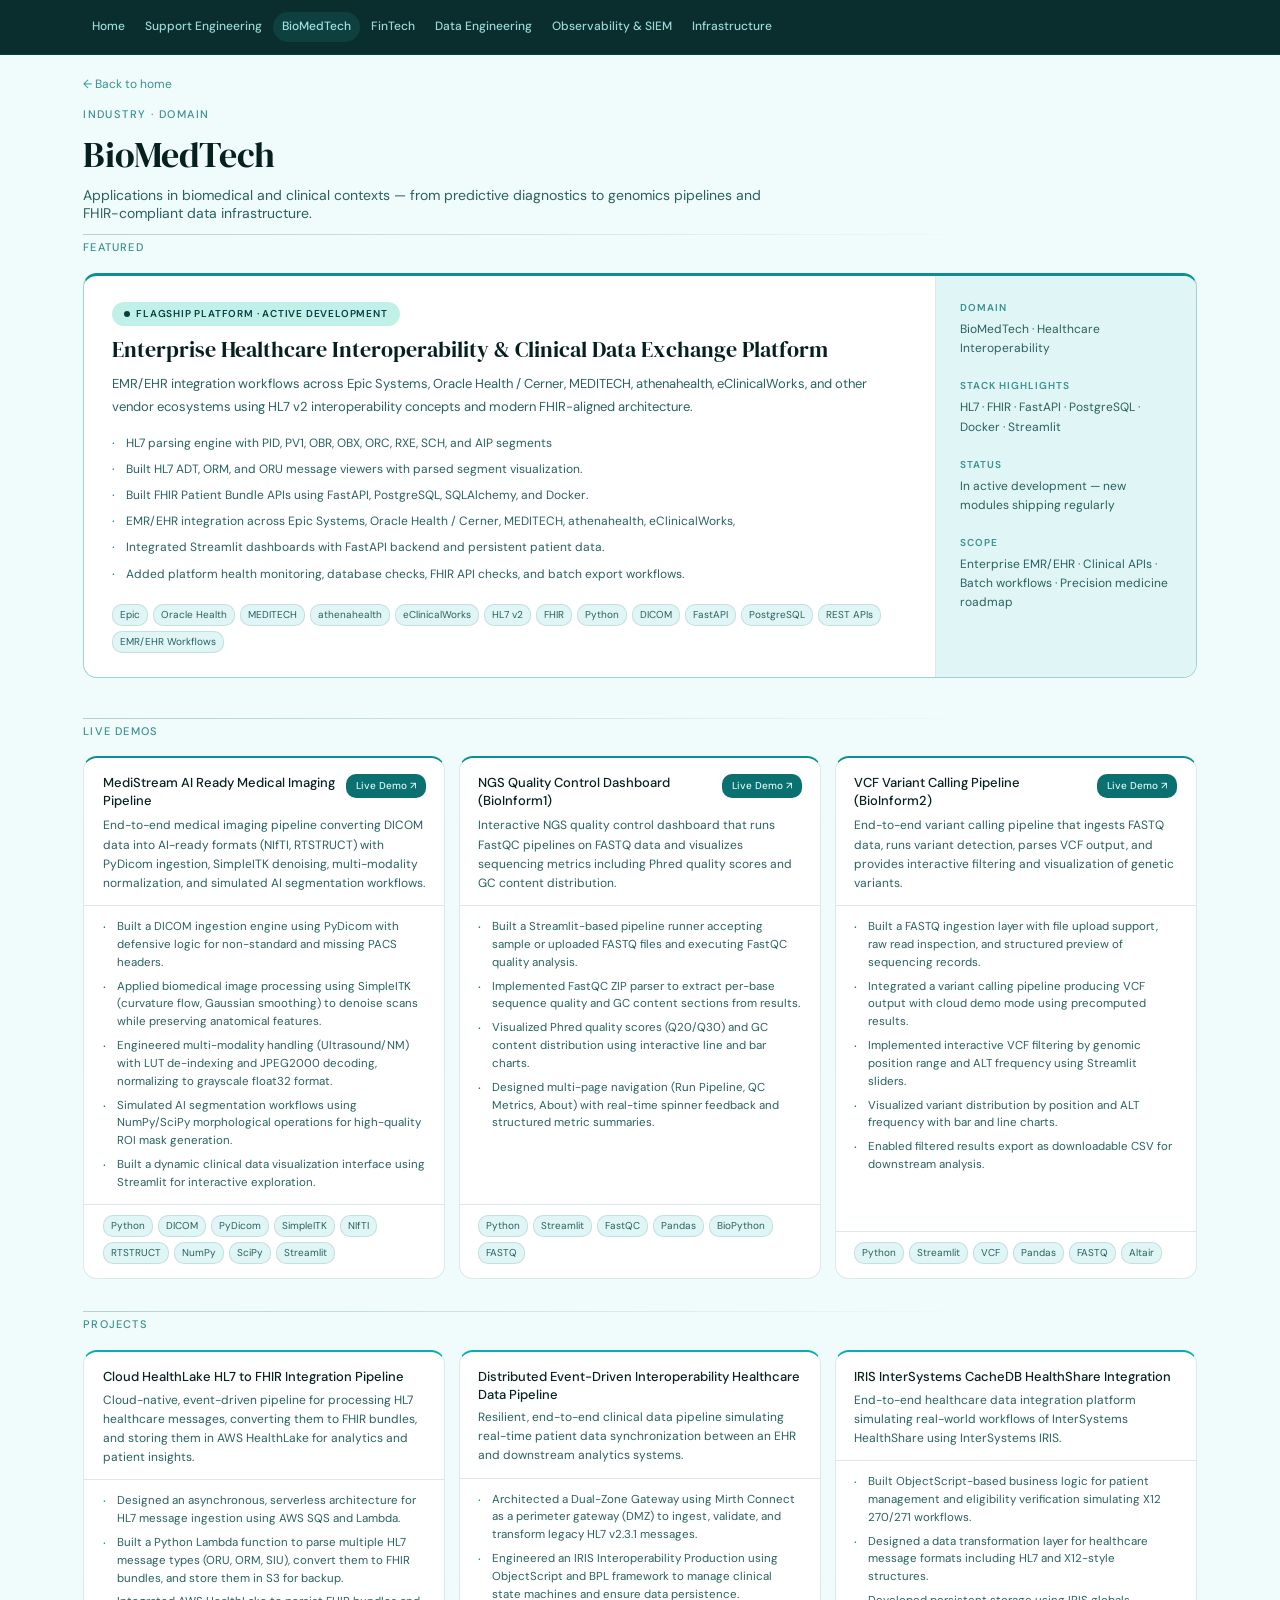
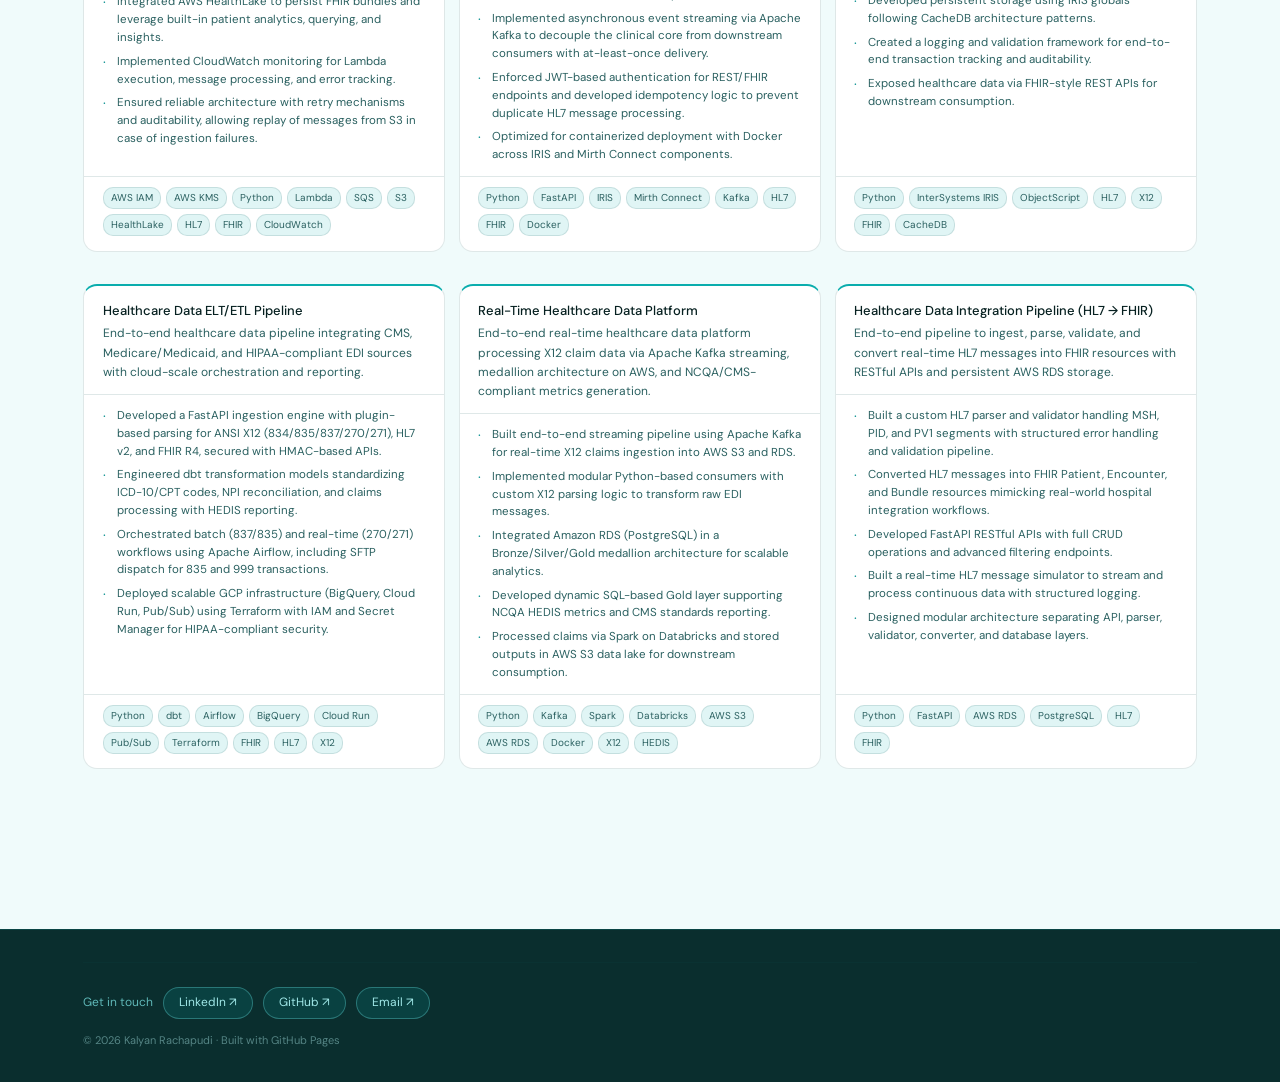
==== commit 6d95ba35: "updates" ====
--- a/biomedtech.html
+++ b/biomedtech.html
@@ -43,12 +43,13 @@
           <span class="featured-status">Flagship Platform · Active Development</span>
           <h2 class="featured-card-title">Enterprise Healthcare Interoperability &amp; Clinical Data Exchange Platform</h2>
           <p class="featured-card-summary">
-            Healthcare Interoperability platform on EMR/EHR integration workflows across Epic Systems, Oracle Health / Cerner, MEDITECH, athenahealth, eClinicalWorks, and other vendor ecosystems using HL7 v2 interoperability concepts and modern FHIR-aligned architecture.
+            EMR/EHR integration workflows across Epic Systems, Oracle Health / Cerner, MEDITECH, athenahealth, eClinicalWorks, and other vendor ecosystems using HL7 v2 interoperability concepts and modern FHIR-aligned architecture.
           </p>
           <ul>
-            <li>EMR/EHR integration across Epic Systems, Oracle Health / Cerner, MEDITECH, athenahealth, eClinicalWorks,</li>
+            <li>HL7 parsing engine with PID, PV1, OBR, OBX, ORC, RXE, SCH, and AIP segments</li>
             <li>Built HL7 ADT, ORM, and ORU message viewers with parsed segment visualization.</li>
             <li>Built FHIR Patient Bundle APIs using FastAPI, PostgreSQL, SQLAlchemy, and Docker.</li>
+            <li>EMR/EHR integration across Epic Systems, Oracle Health / Cerner, MEDITECH, athenahealth, eClinicalWorks,</li>
             <li>Integrated Streamlit dashboards with FastAPI backend and persistent patient data.</li>
             <li>Added platform health monitoring, database checks, FHIR API checks, and batch export workflows.</li>
           </ul>
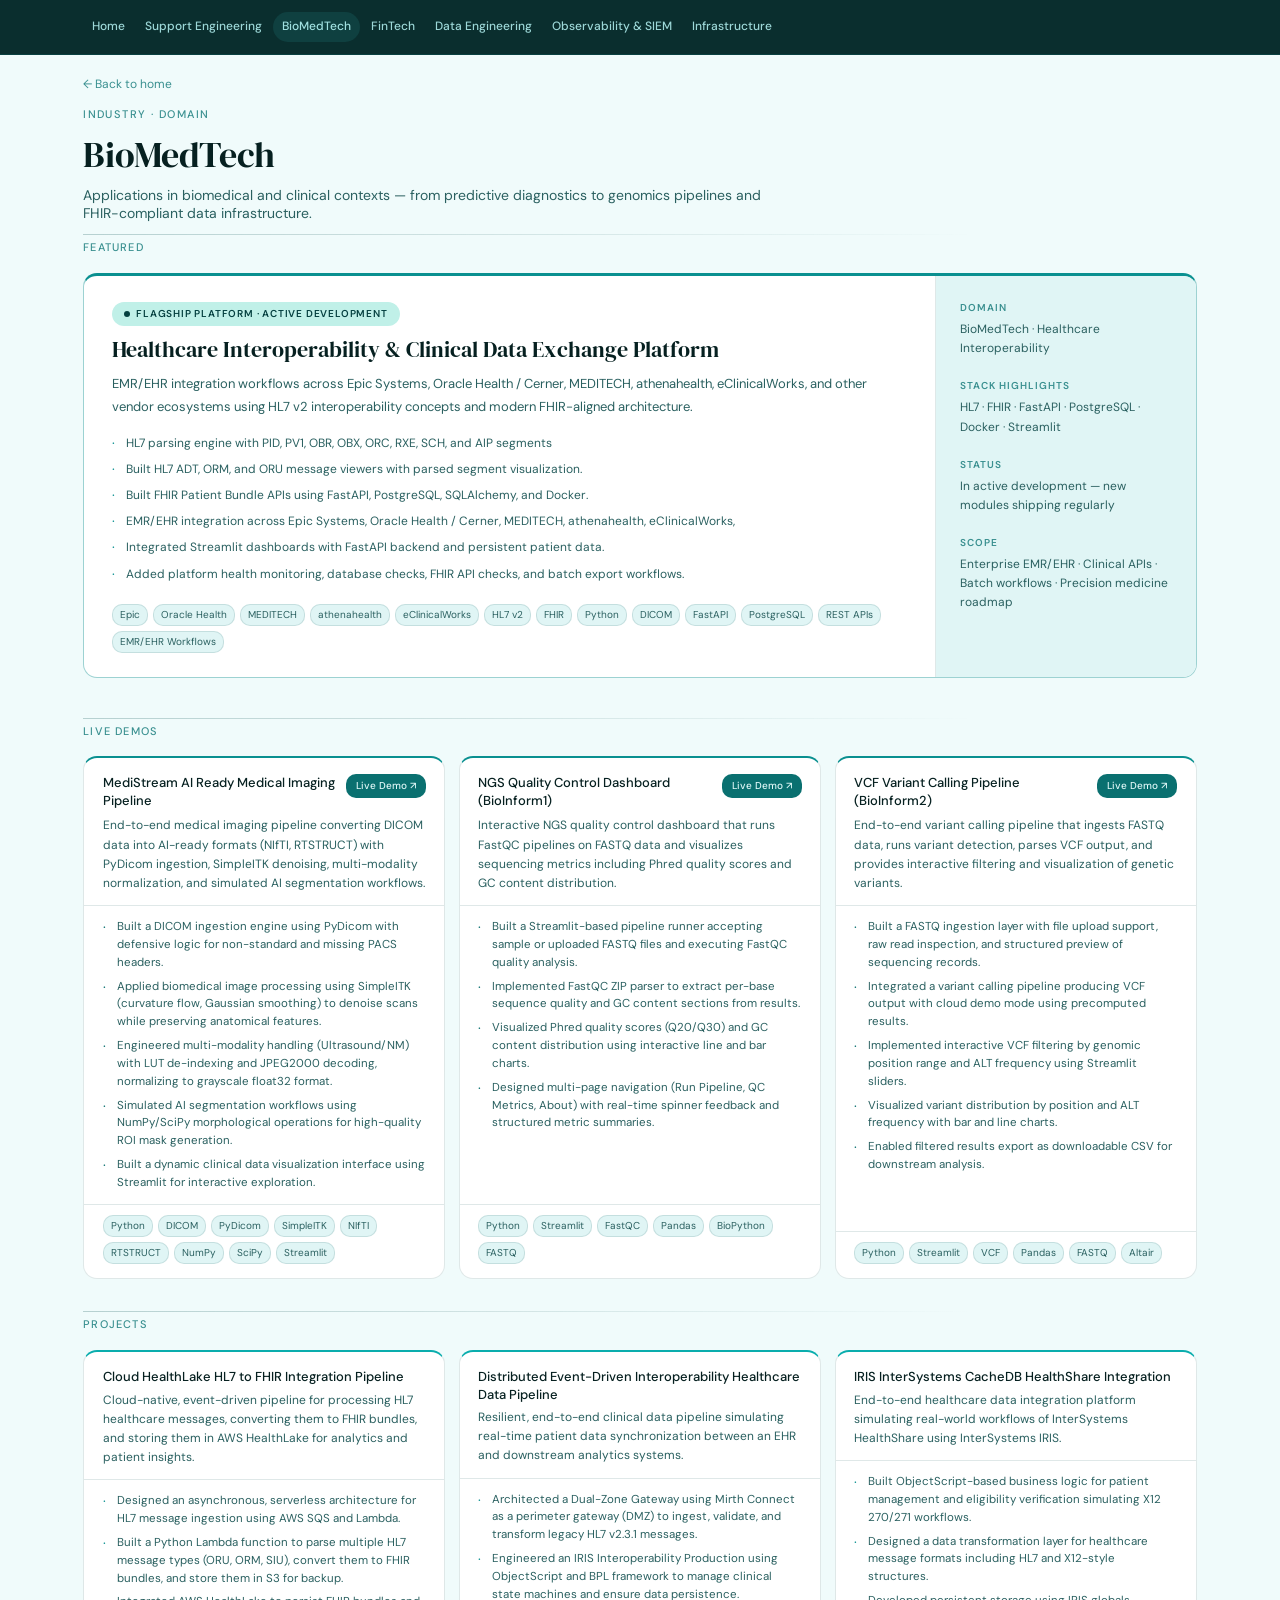
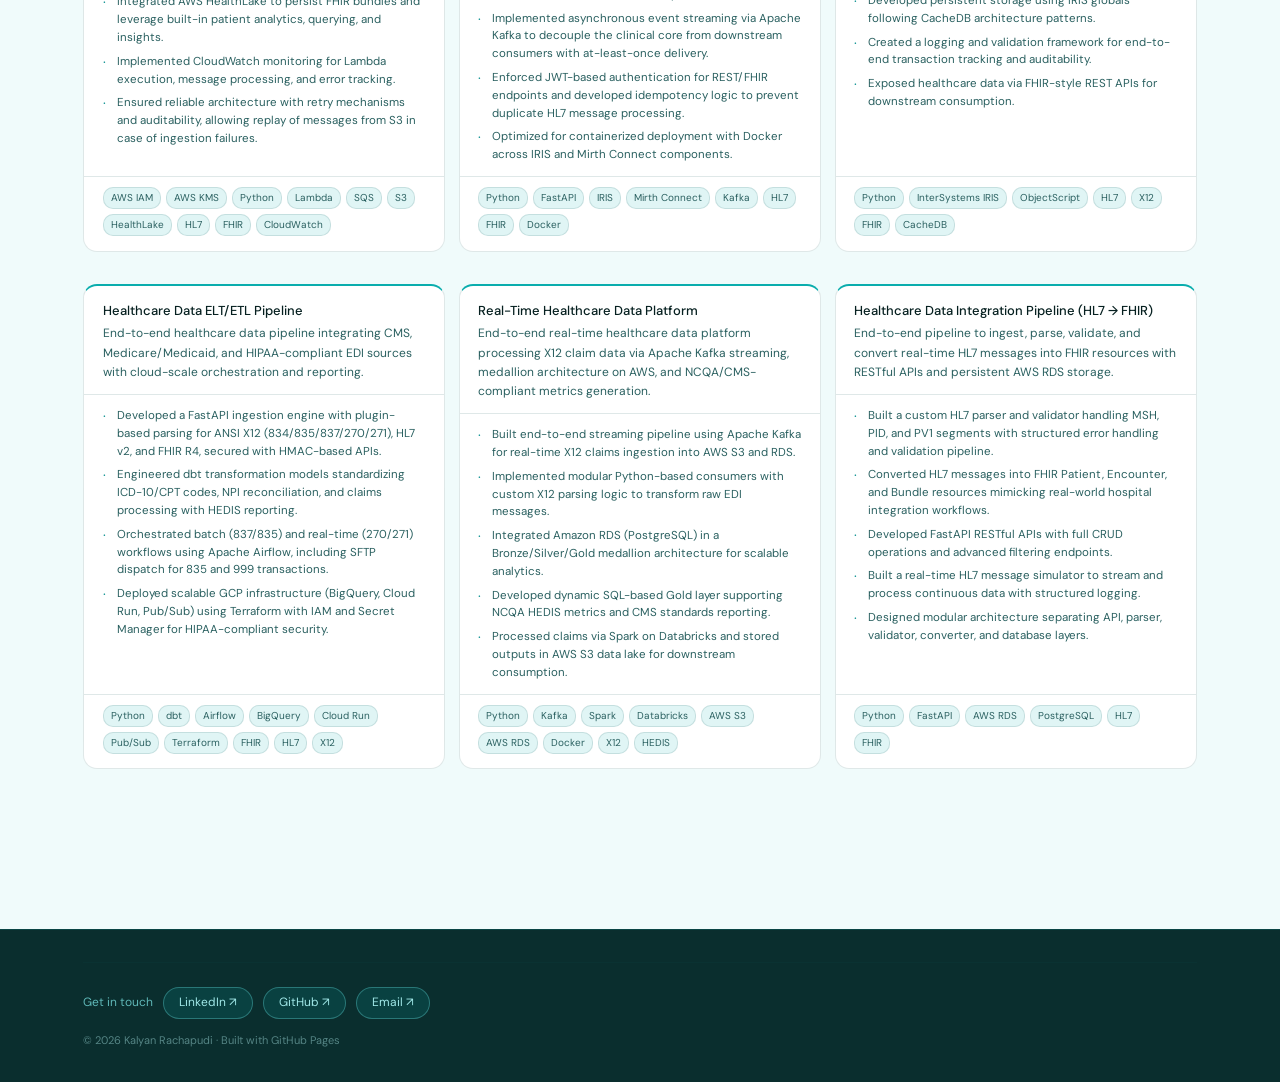
==== commit e08927b5: "updates" ====
--- a/biomedtech.html
+++ b/biomedtech.html
@@ -41,7 +41,7 @@
 
         <div class="featured-card-main">
           <span class="featured-status">Flagship Platform · Active Development</span>
-          <h2 class="featured-card-title">Enterprise Healthcare Interoperability &amp; Clinical Data Exchange Platform</h2>
+          <h2 class="featured-card-title">Healthcare Interoperability &amp; Clinical Data Exchange Platform</h2>
           <p class="featured-card-summary">
             EMR/EHR integration workflows across Epic Systems, Oracle Health / Cerner, MEDITECH, athenahealth, eClinicalWorks, and other vendor ecosystems using HL7 v2 interoperability concepts and modern FHIR-aligned architecture.
           </p>
